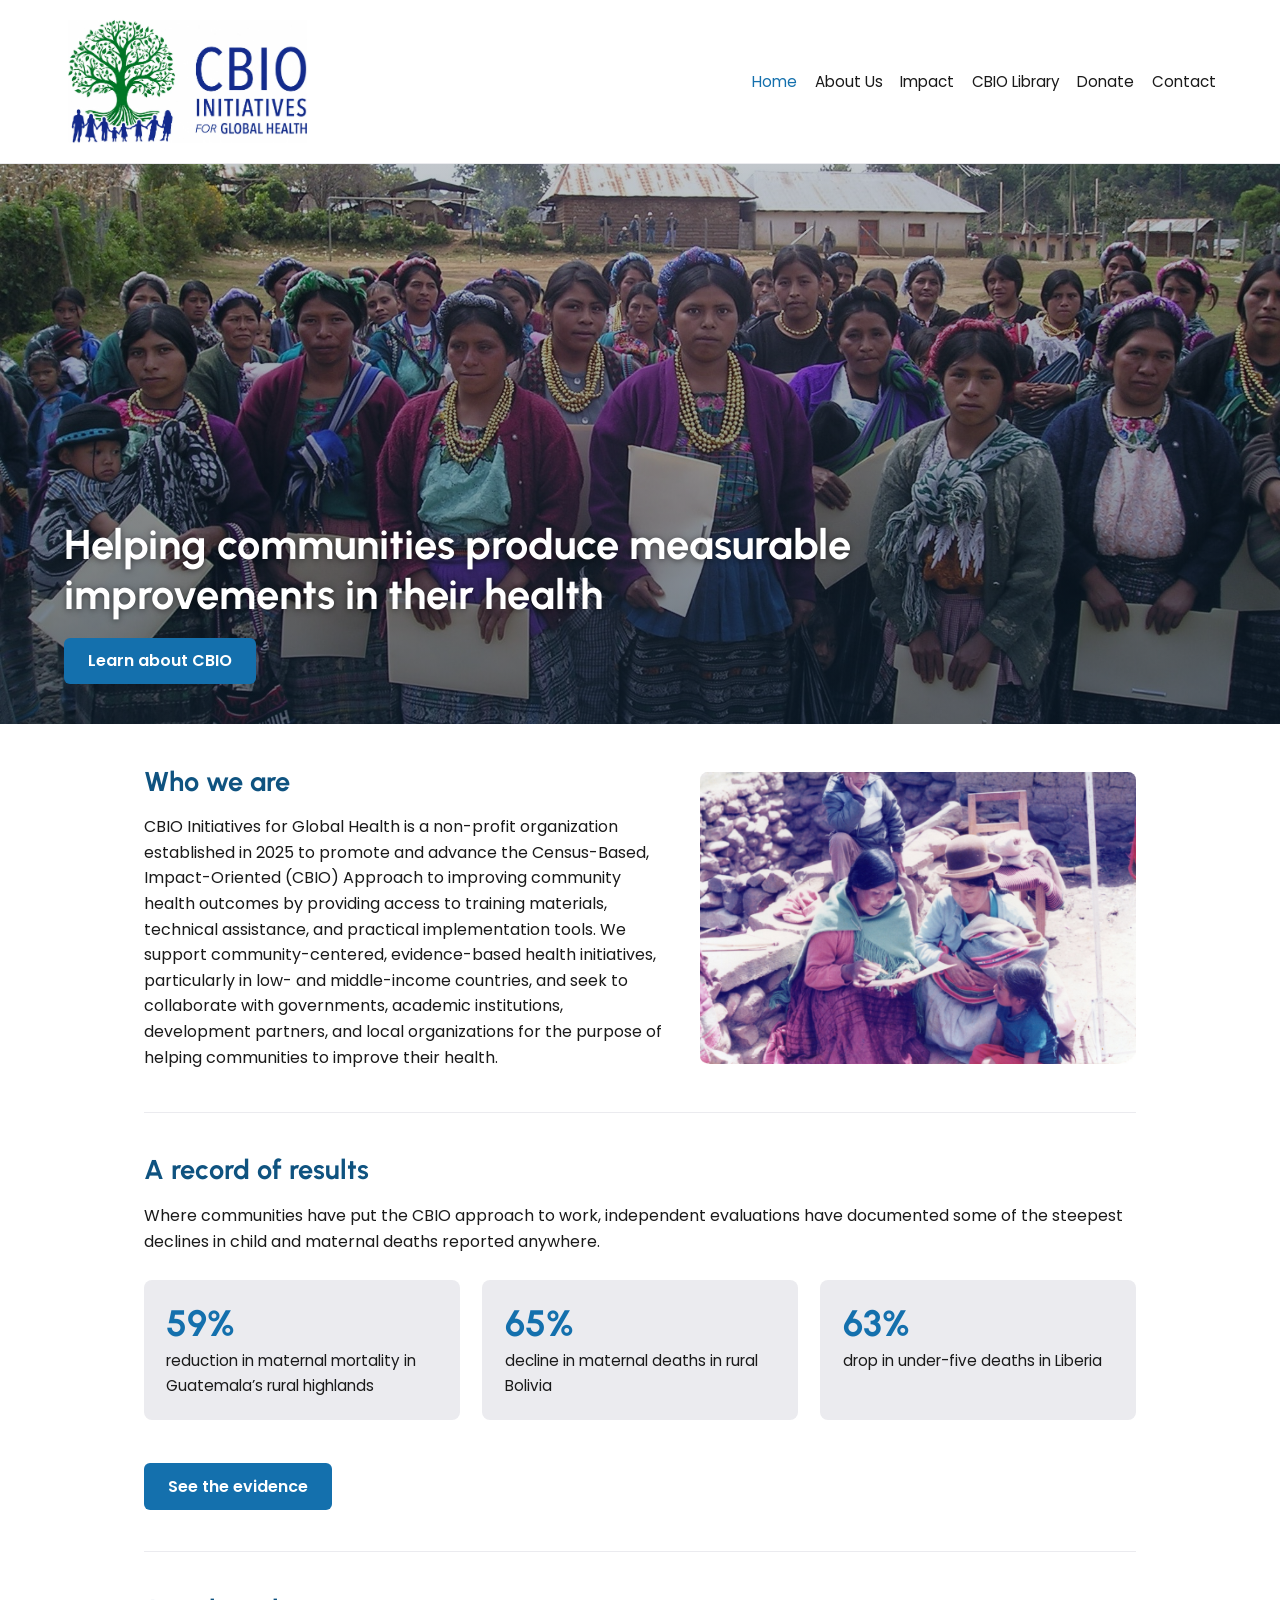
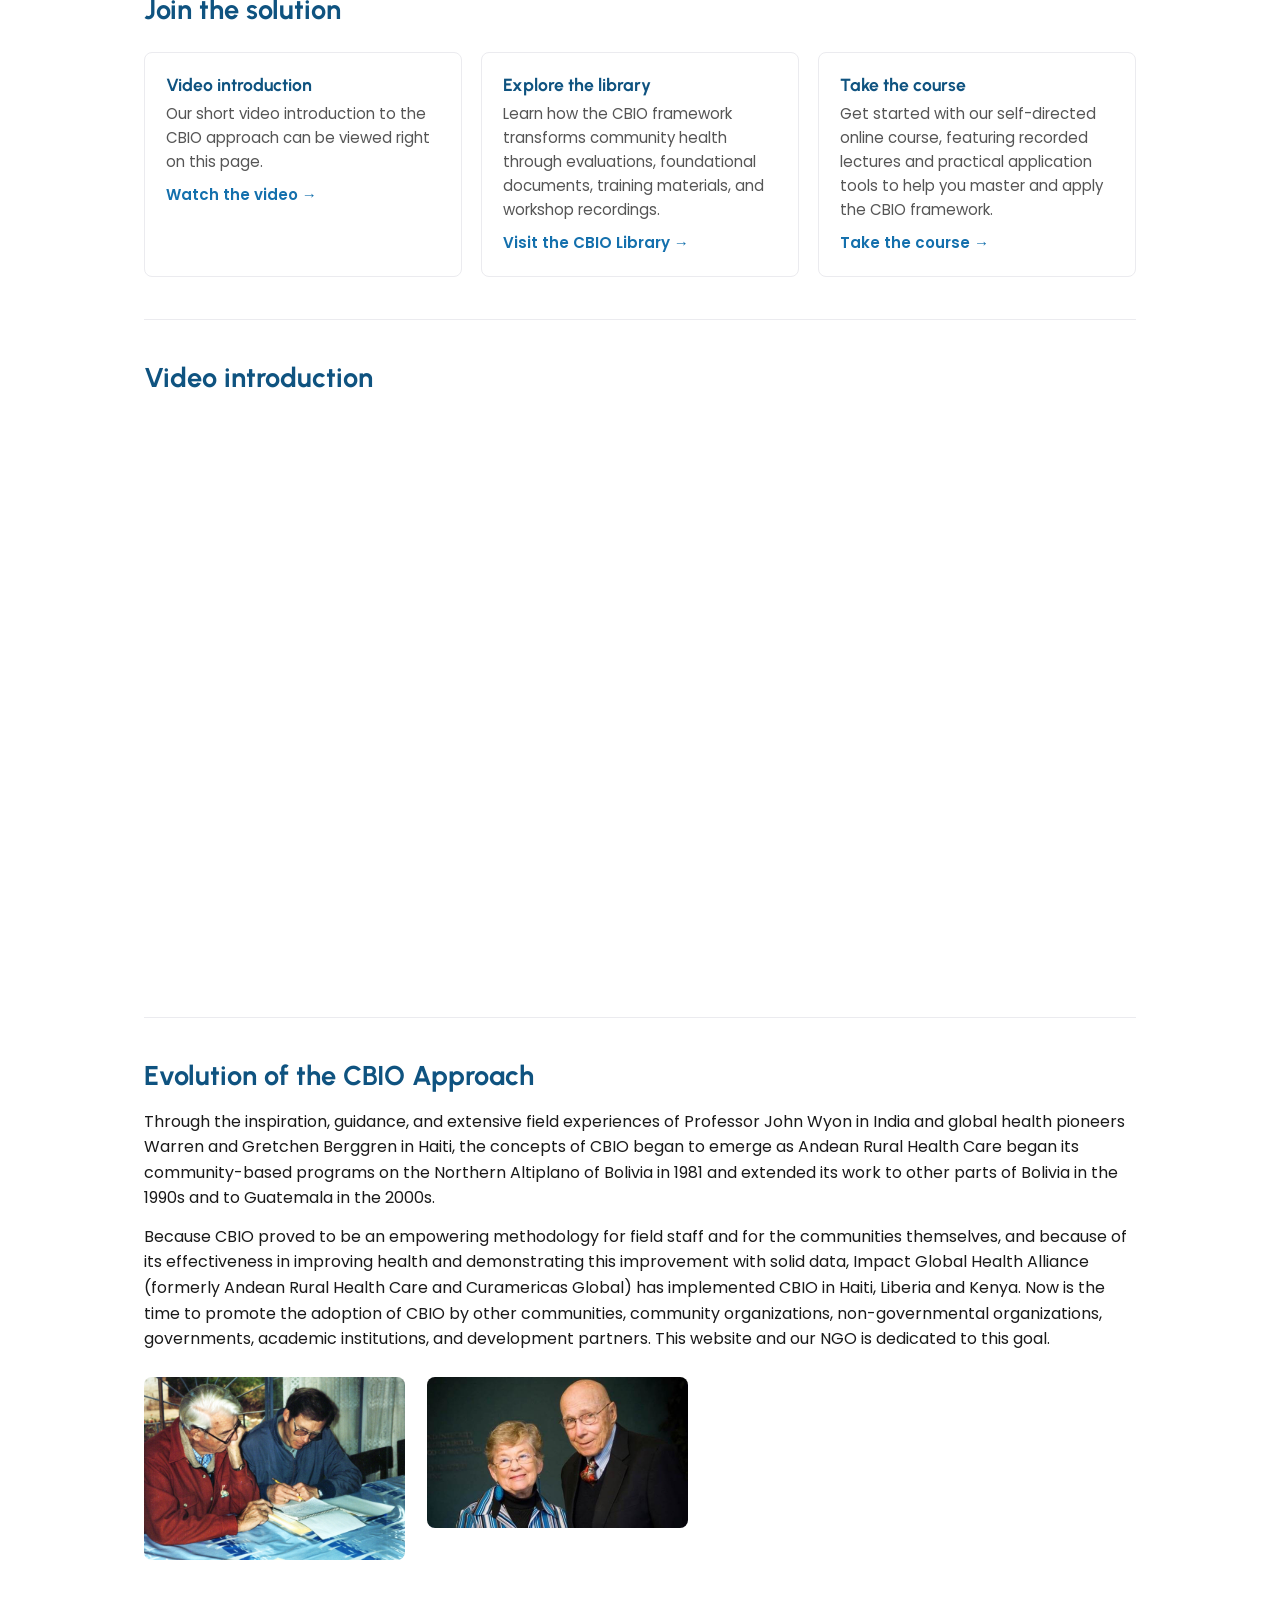
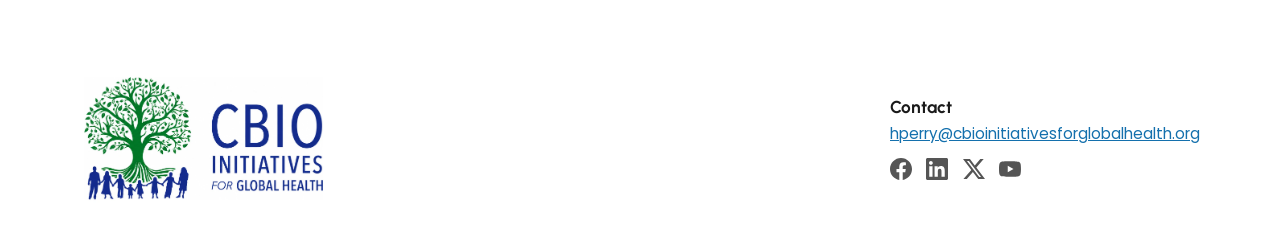
==== index.html @ 2be4e986 "Add files via upload" ====
<!DOCTYPE html>
<html lang="en">
<head>
<meta charset="utf-8">
<meta name="viewport" content="width=device-width,initial-scale=1">
<title>CBIO Initiatives for Global Health</title>
<meta name="description" content="CBIO Initiatives for Global Health is a nonprofit knowledge hub for the Census-Based, Impact-Oriented (CBIO) approach, helping communities worldwide achieve measurable improvements in their health.">
<link rel="preconnect" href="https://fonts.googleapis.com">
<link href="https://fonts.googleapis.com/css2?family=Poppins:wght@400;600&family=Urbanist:wght@600;700&display=swap" rel="stylesheet">
<link rel="stylesheet" href="css/site.css">
</head>
<body>
<header>
<a class="logo-link" href="index.html"><img src="images/cbio-igh-logo-sq.webp" alt="CBIO Initiatives for Global Health" class="logo"></a>
<nav><a href="index.html" class="current">Home</a><a href="about-us.html">About Us</a><a href="impact.html">Impact</a><a href="library.html">CBIO Library</a><a href="donate.html">Donate</a><a href="contact.html">Contact</a></nav>
</header>

<div class="hero tall">
<img src="images/007%20Calhuitz%20Volunteers.JPG" alt="Community health volunteers in Calhuitz, Guatemala, holding their training folders" fetchpriority="high">
<div class="overlay">
<h1>Helping communities produce measurable improvements in their health</h1>
<a class="btn" href="about-us.html">Learn about CBIO</a>
</div>
</div>

<main>
<section class="two-col">
<div>
<h2>Who we are</h2>
<p>CBIO Initiatives for Global Health is a non-profit organization established in 2025 to promote and advance the Census-Based, Impact-Oriented (CBIO) Approach to improving community health outcomes by providing access to training materials, technical assistance, and practical implementation tools. We support community-centered, evidence-based health initiatives, particularly in low- and middle-income countries, and seek to collaborate with governments, academic institutions, development partners, and local organizations for the purpose of helping communities to improve their health.</p>
</div>
<img src="images/img20250707_21124960.jpg" alt="Community health work in the field" loading="lazy">
</section>

<section>
<h2>A record of results</h2>
<p>Where communities have put the CBIO approach to work, independent evaluations have documented some of the steepest declines in child and maternal deaths reported anywhere.</p>
<div class="stats">
<div class="stat"><div class="num">59%</div><p>reduction in maternal mortality in Guatemala&rsquo;s rural highlands</p></div>
<div class="stat"><div class="num">65%</div><p>decline in maternal deaths in rural Bolivia</p></div>
<div class="stat"><div class="num">63%</div><p>drop in under-five deaths in Liberia</p></div>
</div>
<a class="btn" href="impact.html">See the evidence</a>
</section>

<section>
<h2>Join the solution</h2>
<div class="cards">
<div class="card"><h3>Video introduction</h3><p>Our short video introduction to the CBIO approach can be viewed right on this page.</p><p style="margin-top:.6rem"><a href="#video">Watch the video &rarr;</a></p></div>
<div class="card"><h3>Explore the library</h3><p>Learn how the CBIO framework transforms community health through evaluations, foundational documents, training materials, and workshop recordings.</p><p style="margin-top:.6rem"><a href="library.html">Visit the CBIO Library &rarr;</a></p></div>
<div class="card"><h3>Take the course</h3><p>Get started with our self-directed online course, featuring recorded lectures and practical application tools to help you master and apply the CBIO framework.</p><p style="margin-top:.6rem"><a href="https://www.youtube.com/playlist?list=PLgRqTQu3Io4JdVczr5aq9AQI3-upkgXxp" target="_blank" rel="noopener">Take the course &rarr;</a></p></div>
</div>
</section>

<section id="video">
<h2>Video introduction</h2>
<div style="aspect-ratio:16/9">
<iframe src="https://player.vimeo.com/video/1205586545?h=eb218683a3" style="width:100%;height:100%;border:0" allow="fullscreen; picture-in-picture" allowfullscreen title="Video introduction to the CBIO approach"></iframe>
</div>
</section>

<section>
<h2>Evolution of the CBIO Approach</h2>
<p>Through the inspiration, guidance, and extensive field experiences of Professor John Wyon in India and global health pioneers Warren and Gretchen Berggren in Haiti, the concepts of CBIO began to emerge as Andean Rural Health Care began its community-based programs on the Northern Altiplano of Bolivia in 1981 and extended its work to other parts of Bolivia in the 1990s and to Guatemala in the 2000s.</p>
<p style="margin-top:.8rem">Because CBIO proved to be an empowering methodology for field staff and for the communities themselves, and because of its effectiveness in improving health and demonstrating this improvement with solid data, Impact Global Health Alliance (formerly Andean Rural Health Care and Curamericas Global) has implemented CBIO in Haiti, Liberia and Kenya. Now is the time to promote the adoption of CBIO by other communities, community organizations, non-governmental organizations, governments, academic institutions, and development partners. This website and our NGO is dedicated to this goal.</p>
<div class="pioneers">
<img src="images/Dr_Wyon.jpg" alt="Professor John Wyon" loading="lazy">
<img src="images/Dr._W%26G_Berggren.jpg" alt="Drs. Warren and Gretchen Berggren" loading="lazy">
</div>
</section>
</main>

<footer>
<div class="foot-wrap">
<img src="images/cbio-igh-logo-sq.webp" alt="CBIO Initiatives for Global Health" class="foot-logo">
<div class="foot-contact">
<h4>Contact</h4>
<p><a href="mailto:hperry@cbioinitiativesforglobalhealth.org">hperry@cbioinitiativesforglobalhealth.org</a></p>
<div class="foot-social">
<a href="https://www.facebook.com/CBIOINITIATIVES" target="_blank" rel="noopener" aria-label="Facebook" title="Facebook"><svg viewBox="0 0 24 24" xmlns="http://www.w3.org/2000/svg"><path d="M24 12.073c0-6.627-5.373-12-12-12s-12 5.373-12 12c0 5.99 4.388 10.954 10.125 11.854v-8.385H7.078v-3.47h3.047V9.43c0-3.007 1.792-4.669 4.533-4.669 1.312 0 2.686.235 2.686.235v2.953H15.83c-1.491 0-1.956.925-1.956 1.874v2.25h3.328l-.532 3.47h-2.796v8.385C19.612 23.027 24 18.062 24 12.073z"/></svg></a>
<a href="https://www.linkedin.com/company/cbio-initiatives-for-global-health/" target="_blank" rel="noopener" aria-label="LinkedIn" title="LinkedIn"><svg viewBox="0 0 24 24" xmlns="http://www.w3.org/2000/svg"><path d="M20.447 20.452h-3.554v-5.569c0-1.328-.027-3.037-1.852-3.037-1.853 0-2.136 1.445-2.136 2.939v5.667H9.351V9h3.414v1.561h.046c.477-.9 1.637-1.85 3.37-1.85 3.601 0 4.267 2.37 4.267 5.455v6.286zM5.337 7.433c-1.144 0-2.063-.926-2.063-2.065 0-1.138.92-2.063 2.063-2.063 1.14 0 2.064.925 2.064 2.063 0 1.139-.925 2.065-2.064 2.065zm1.782 13.019H3.555V9h3.564v11.452zM22.225 0H1.771C.792 0 0 .774 0 1.729v20.542C0 23.227.792 24 1.771 24h20.451C23.2 24 24 23.227 24 22.271V1.729C24 .774 23.2 0 22.222 0h.003z"/></svg></a>
<a href="https://x.com/CBIOHealth" target="_blank" rel="noopener" aria-label="X (Twitter)" title="X (Twitter)"><svg viewBox="0 0 24 24" xmlns="http://www.w3.org/2000/svg"><path d="M18.901 1.153h3.68l-8.04 9.19L24 22.846h-7.406l-5.8-7.584-6.638 7.584H.474l8.6-9.83L0 1.154h7.594l5.243 6.932ZM17.61 20.644h2.039L6.486 3.24H4.298Z"/></svg></a>
<a href="https://www.youtube.com/@CBIOInitiativesforGlobalHealth" target="_blank" rel="noopener" aria-label="YouTube" title="YouTube"><svg viewBox="0 0 24 24" xmlns="http://www.w3.org/2000/svg"><path d="M23.498 6.186a3.016 3.016 0 0 0-2.122-2.136C19.505 3.545 12 3.545 12 3.545s-7.505 0-9.377.505A3.017 3.017 0 0 0 .502 6.186C0 8.07 0 12 0 12s0 3.93.502 5.814a3.016 3.016 0 0 0 2.122 2.136c1.871.505 9.376.505 9.376.505s7.505 0 9.377-.505a3.015 3.015 0 0 0 2.122-2.136C24 15.93 24 12 24 12s0-3.93-.502-5.814zM9.545 15.568V8.432L15.818 12l-6.273 3.568z"/></svg></a>
</div>
</div>
</div>
</footer>
</body>
</html>
---- css/site.css ----
/* CBIO Initiatives for Global Health — shared stylesheet
   Linked by every page. Page-specific rules stay in a <style> block on that page.
   Edit here to change the look of the whole site. */

:root{
  --blue:hsl(204,79%,38%);
  --blue-dark:hsl(204,79%,28%);
  --light:hsl(240,11%,93%);
  --ink:#1a1a1a;
  --muted:#555;
}

*{box-sizing:border-box;margin:0;padding:0}
body{font-family:'Poppins',sans-serif;color:var(--ink);line-height:1.6;background:#fff}
h1,h2,h3,h4{font-family:'Urbanist',sans-serif;line-height:1.2}
a{color:var(--blue)}
p+p{margin-top:.8rem}

/* ---------- header ---------- */
header{border-bottom:1px solid var(--light);padding:1rem 5%;display:flex;flex-wrap:wrap;
align-items:center;justify-content:space-between;gap:.75rem}
.logo-link{display:inline-block;line-height:0}
.logo{max-height:131px;width:auto}
nav a{margin-left:1.1rem;text-decoration:none;color:var(--ink);font-size:.95rem}
nav a:hover,nav a.current{color:var(--blue)}

/* ---------- page banners ---------- */
.hero{position:relative;color:#fff}
.hero img{display:block;width:100%;height:min(58vh,460px);object-fit:cover}
.hero img.anchor-top{object-position:50% 0}
.hero .overlay{position:absolute;inset:0;
background:linear-gradient(rgba(10,30,50,.25),rgba(10,30,50,.6));
display:flex;flex-direction:column;justify-content:flex-end;padding:2.5rem 5%}
.hero h1{font-size:clamp(1.5rem,4vw,2.6rem);max-width:34ch;text-shadow:0 1px 6px rgba(0,0,0,.5)}
.hero p{margin-top:.5rem;max-width:52ch;font-size:1.02rem;text-shadow:0 1px 6px rgba(0,0,0,.5)}
.hero .btn{align-self:flex-start}
.hero.tall img{height:min(70vh,560px)}

.band{background:var(--blue);color:#fff;padding:3rem 5%}
.band h1{font-size:2.1rem;font-weight:700;max-width:40ch}
.band p{max-width:52rem;margin-top:.6rem;font-size:1.02rem}
.band a{color:#fff}

.btn{display:inline-block;background:var(--blue);color:#fff;text-decoration:none;font-weight:600;
padding:.65rem 1.5rem;border-radius:6px;margin-top:1.1rem}
.btn:hover{background:var(--blue-dark)}

/* ---------- layout & headings ---------- */
main{max-width:70rem;margin:0 auto;padding:0 5%}
section{padding:2.6rem 0;border-bottom:1px solid var(--light)}
section:last-of-type{border-bottom:0}
h2{color:var(--blue-dark);font-size:1.7rem;margin-bottom:1rem}
h3{color:var(--ink);font-size:1.15rem;margin-bottom:.4rem}
ul.plain{margin:.6rem 0 0 1.3rem}
ul.plain li{padding:.18rem 0}

/* Library pages: no <section> wrappers, so main carries the vertical padding
   and each h2 gets a rule beneath it to separate topic groups. */
body.library main{padding:2.5rem 5%}
body.library h2{margin:2.2rem 0 .8rem;border-bottom:2px solid var(--light);padding-bottom:.3rem}
body.library h2:first-of-type{margin-top:0}
body.library h3{font-size:1.1rem;margin:1.6rem 0 .5rem}

/* ---------- shared components ---------- */
.cards{display:grid;grid-template-columns:repeat(auto-fit,minmax(250px,1fr));gap:1.2rem;margin-top:1.6rem}
.card{border:1px solid var(--light);border-radius:8px;padding:1.3rem;text-decoration:none;
color:var(--ink);display:block;transition:border-color .15s}
.card:hover{border-color:var(--blue)}
.card h3{color:var(--blue-dark);font-size:1.1rem;margin:0 0 .4rem}
.card p{font-size:.94rem;color:var(--muted)}
.card .count{font-size:.8rem;color:var(--blue);font-weight:600}
.card a{font-weight:600;text-decoration:none}

.two-col{display:grid;grid-template-columns:1.2fr 1fr;gap:2rem;align-items:center}
.two-col img{width:100%;border-radius:8px;display:block}

.stats{display:grid;grid-template-columns:repeat(auto-fit,minmax(220px,1fr));gap:1.4rem;margin:1.6rem 0}
.stat{background:var(--light);border-radius:8px;padding:1.4rem}
.stat .num{font-family:'Urbanist',sans-serif;font-weight:700;font-size:2.3rem;color:var(--blue);line-height:1.15}
.stat p{font-size:.95rem;color:var(--ink);margin-top:.3rem}

.pioneers{display:grid;grid-template-columns:repeat(auto-fit,minmax(200px,1fr));gap:1.4rem;margin-top:1.6rem;max-width:34rem}
.pioneers img{width:100%;border-radius:8px;display:block}

.crumb{font-size:.9rem;margin-bottom:1.5rem}
.crumb a{text-decoration:none}

ul.docs{list-style:none}
ul.docs li{padding:.42rem 0;border-bottom:1px solid var(--light);display:flex;align-items:baseline;gap:.6rem}
ul.docs a{text-decoration:none}
ul.docs a:hover{text-decoration:underline}
.badge{font-size:.68rem;font-weight:600;letter-spacing:.05em;color:var(--blue-dark);
background:var(--light);border-radius:3px;padding:.1rem .4rem;flex:none;
min-width:4.2rem;text-align:center}
.note{font-size:.92rem;color:var(--muted);margin:.6rem 0 1rem}

.video{margin:2rem 0;max-width:44rem}
.video iframe{width:100%;aspect-ratio:16/9;border:0;border-radius:8px}

/* ---------- footer ---------- */
footer{background:#fff;margin-top:2.5rem;padding:2rem 5%;font-size:.95rem;color:var(--ink)}
footer .foot-wrap{max-width:70rem;margin:0 auto;display:flex;align-items:center;
justify-content:space-between;gap:1.5rem;flex-wrap:wrap}
footer .foot-logo{max-height:131px;width:auto;display:block}
footer .foot-contact h4{font-family:'Urbanist',sans-serif;font-size:1.08rem;margin:0 0 .25rem}
footer .foot-contact p{margin:0}
footer a{color:var(--blue)}
footer .foot-social{display:flex;gap:.9rem;margin-top:.7rem}
footer .foot-social a{color:var(--muted);display:inline-flex}
footer .foot-social a:hover{color:var(--blue)}
footer .foot-social svg{width:22px;height:22px;fill:currentColor}

/* ---------- responsive ---------- */
@media(max-width:767px){
  .logo{max-height:105px}
  .two-col{grid-template-columns:1fr}
}
@media(max-width:640px){
  nav a{margin-left:.8rem}
  .band h1{font-size:1.6rem}
  footer .foot-wrap{flex-direction:column;align-items:flex-start}
  footer .foot-logo{margin:0 auto}
}
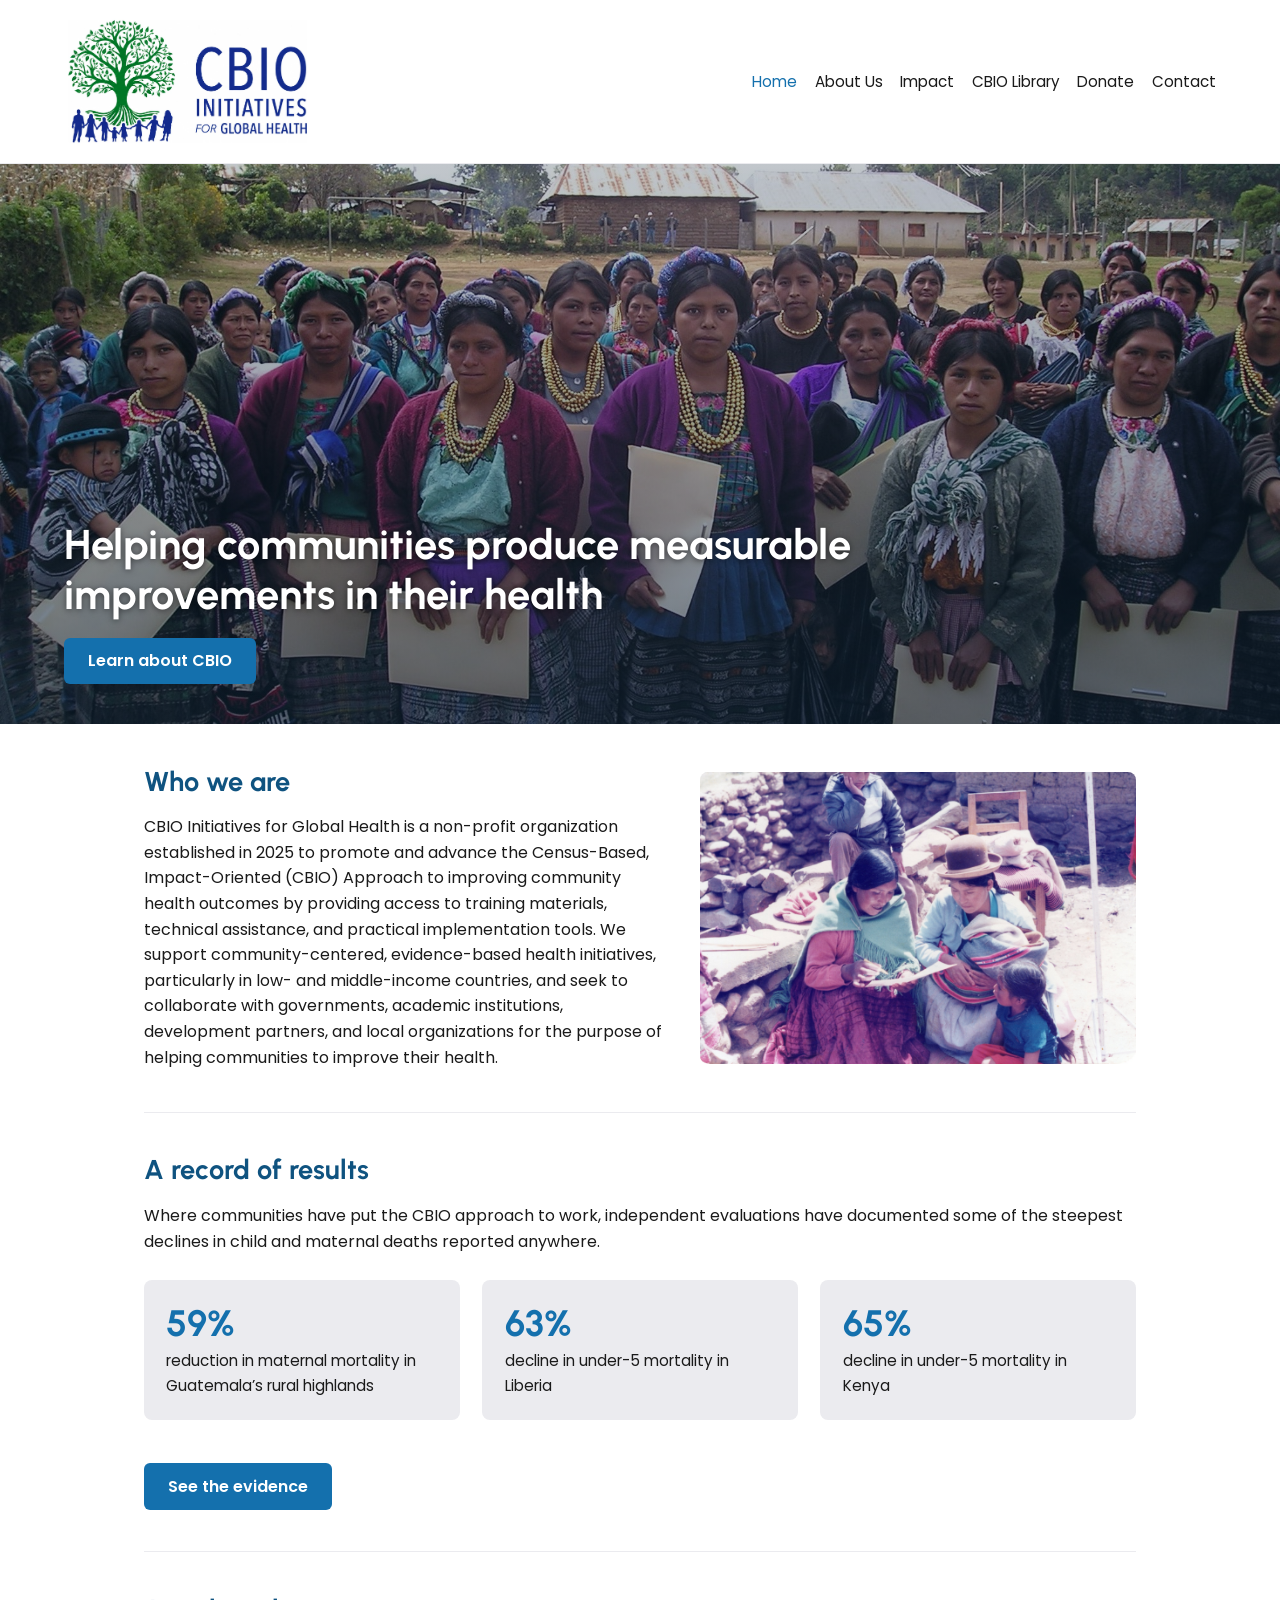
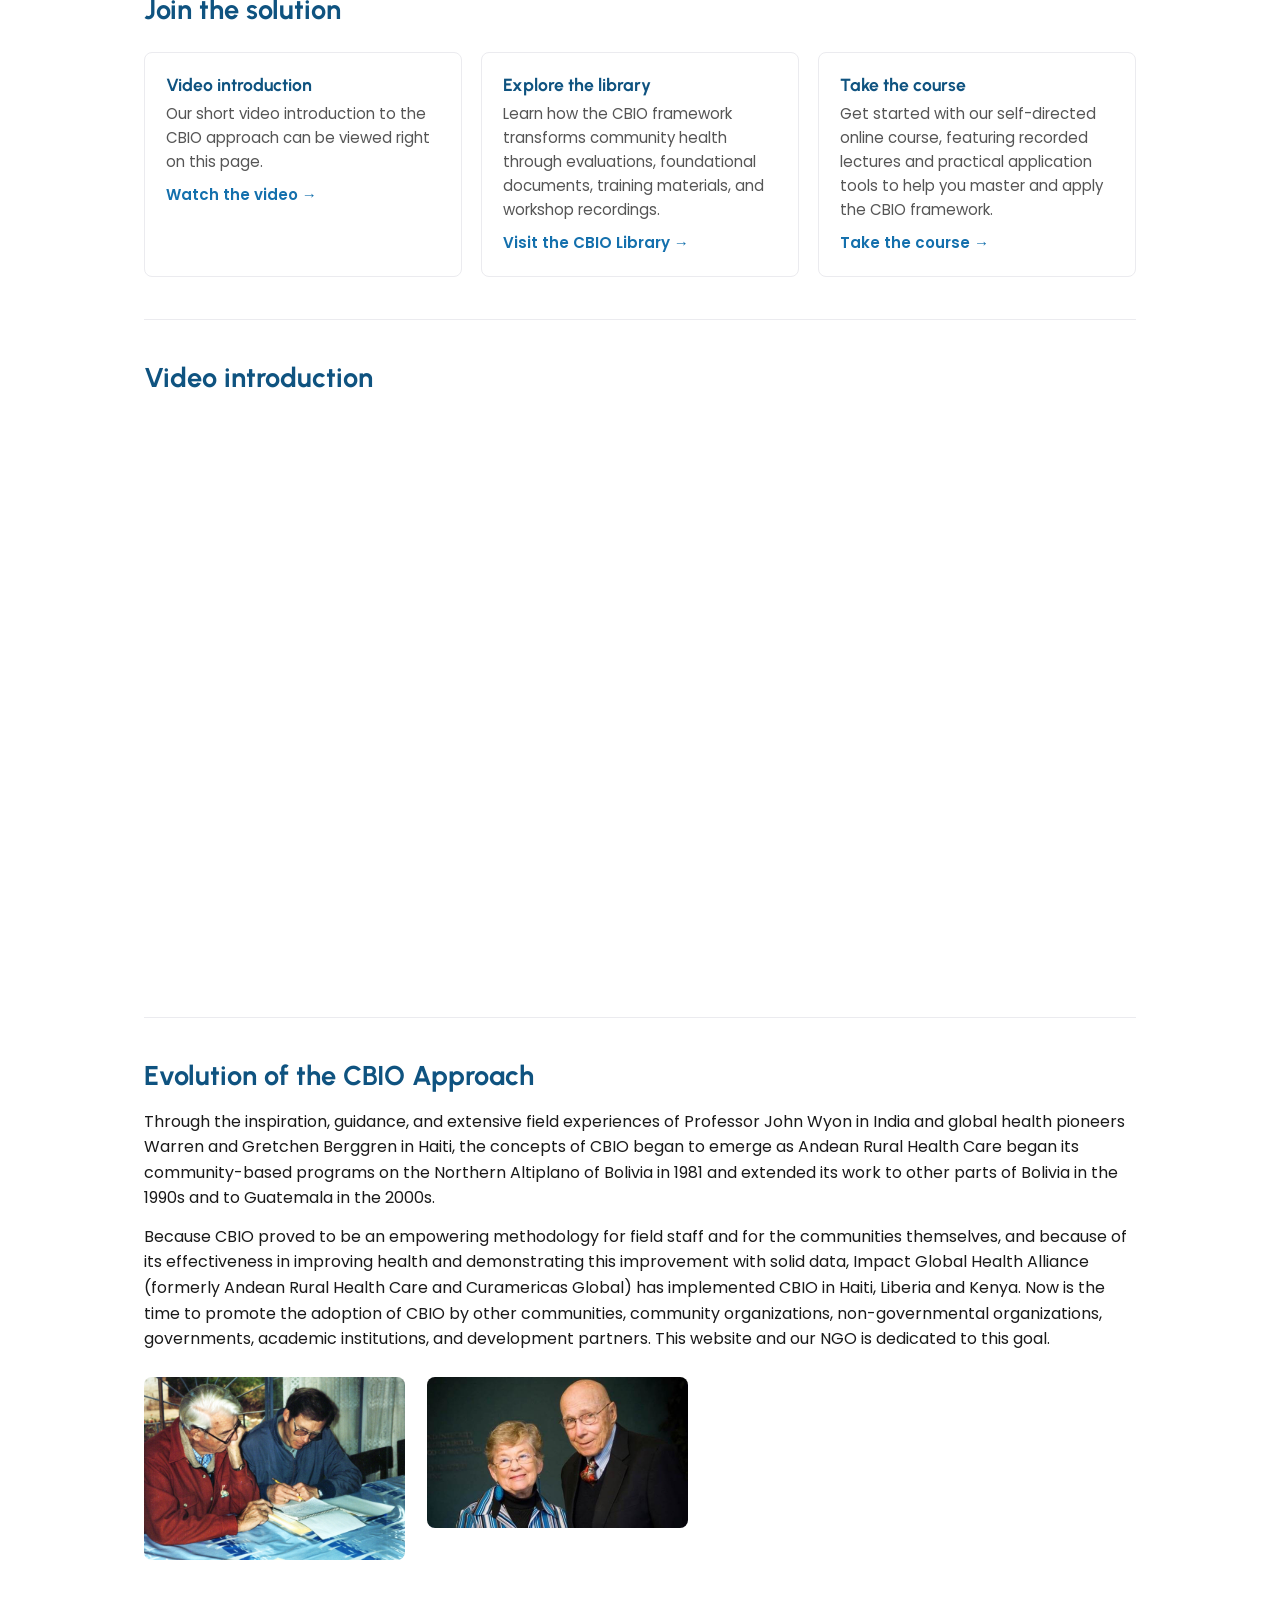
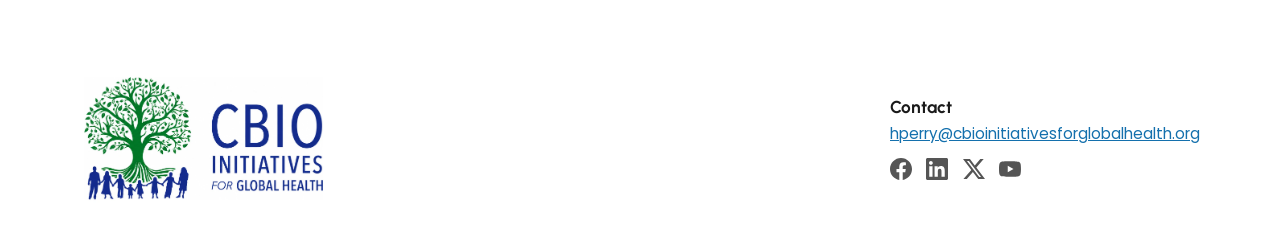
==== commit 92e0190b: "Add files via upload" ====
--- a/index.html
+++ b/index.html
@@ -37,8 +37,8 @@
 <p>Where communities have put the CBIO approach to work, independent evaluations have documented some of the steepest declines in child and maternal deaths reported anywhere.</p>
 <div class="stats">
 <div class="stat"><div class="num">59%</div><p>reduction in maternal mortality in Guatemala&rsquo;s rural highlands</p></div>
-<div class="stat"><div class="num">65%</div><p>decline in maternal deaths in rural Bolivia</p></div>
-<div class="stat"><div class="num">63%</div><p>drop in under-five deaths in Liberia</p></div>
+<div class="stat"><div class="num">63%</div><p>decline in under-5 mortality in Liberia</p></div>
+<div class="stat"><div class="num">65%</div><p>decline in under-5 mortality in Kenya</p></div>
 </div>
 <a class="btn" href="impact.html">See the evidence</a>
 </section>
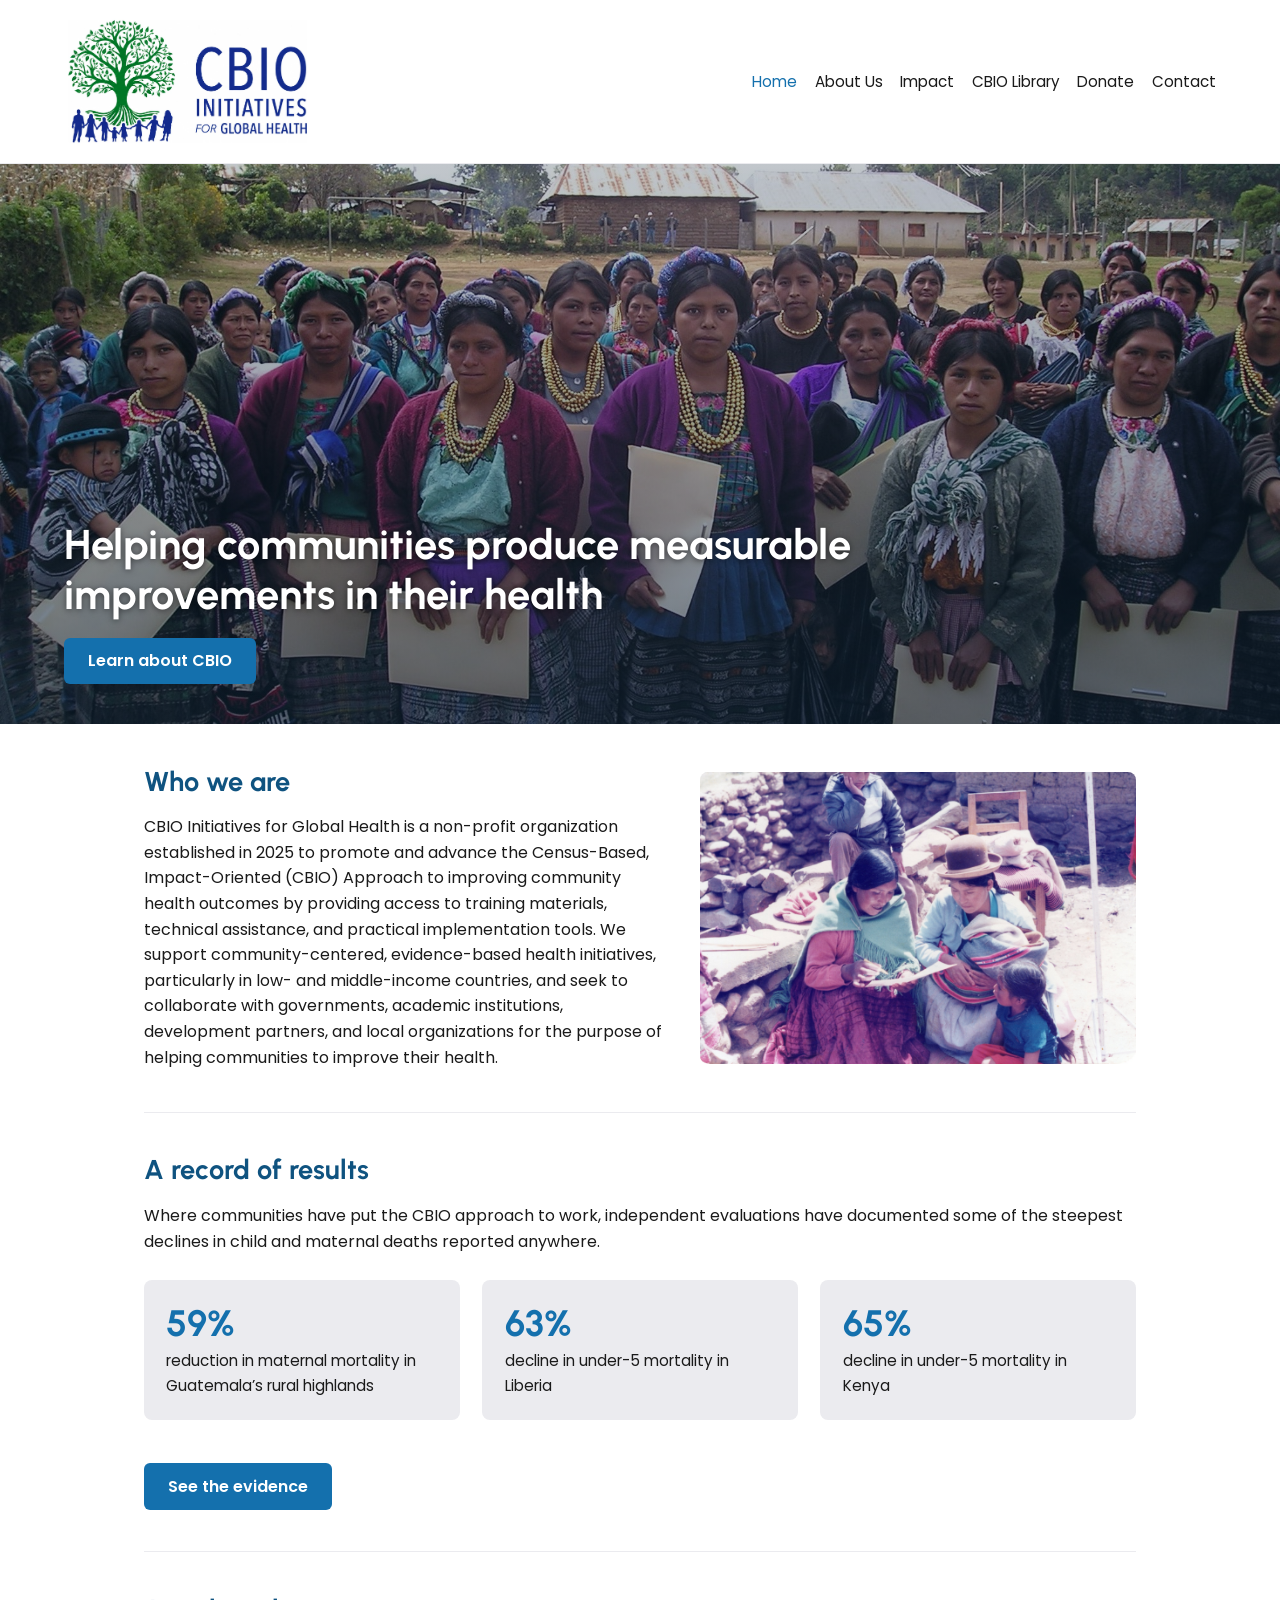
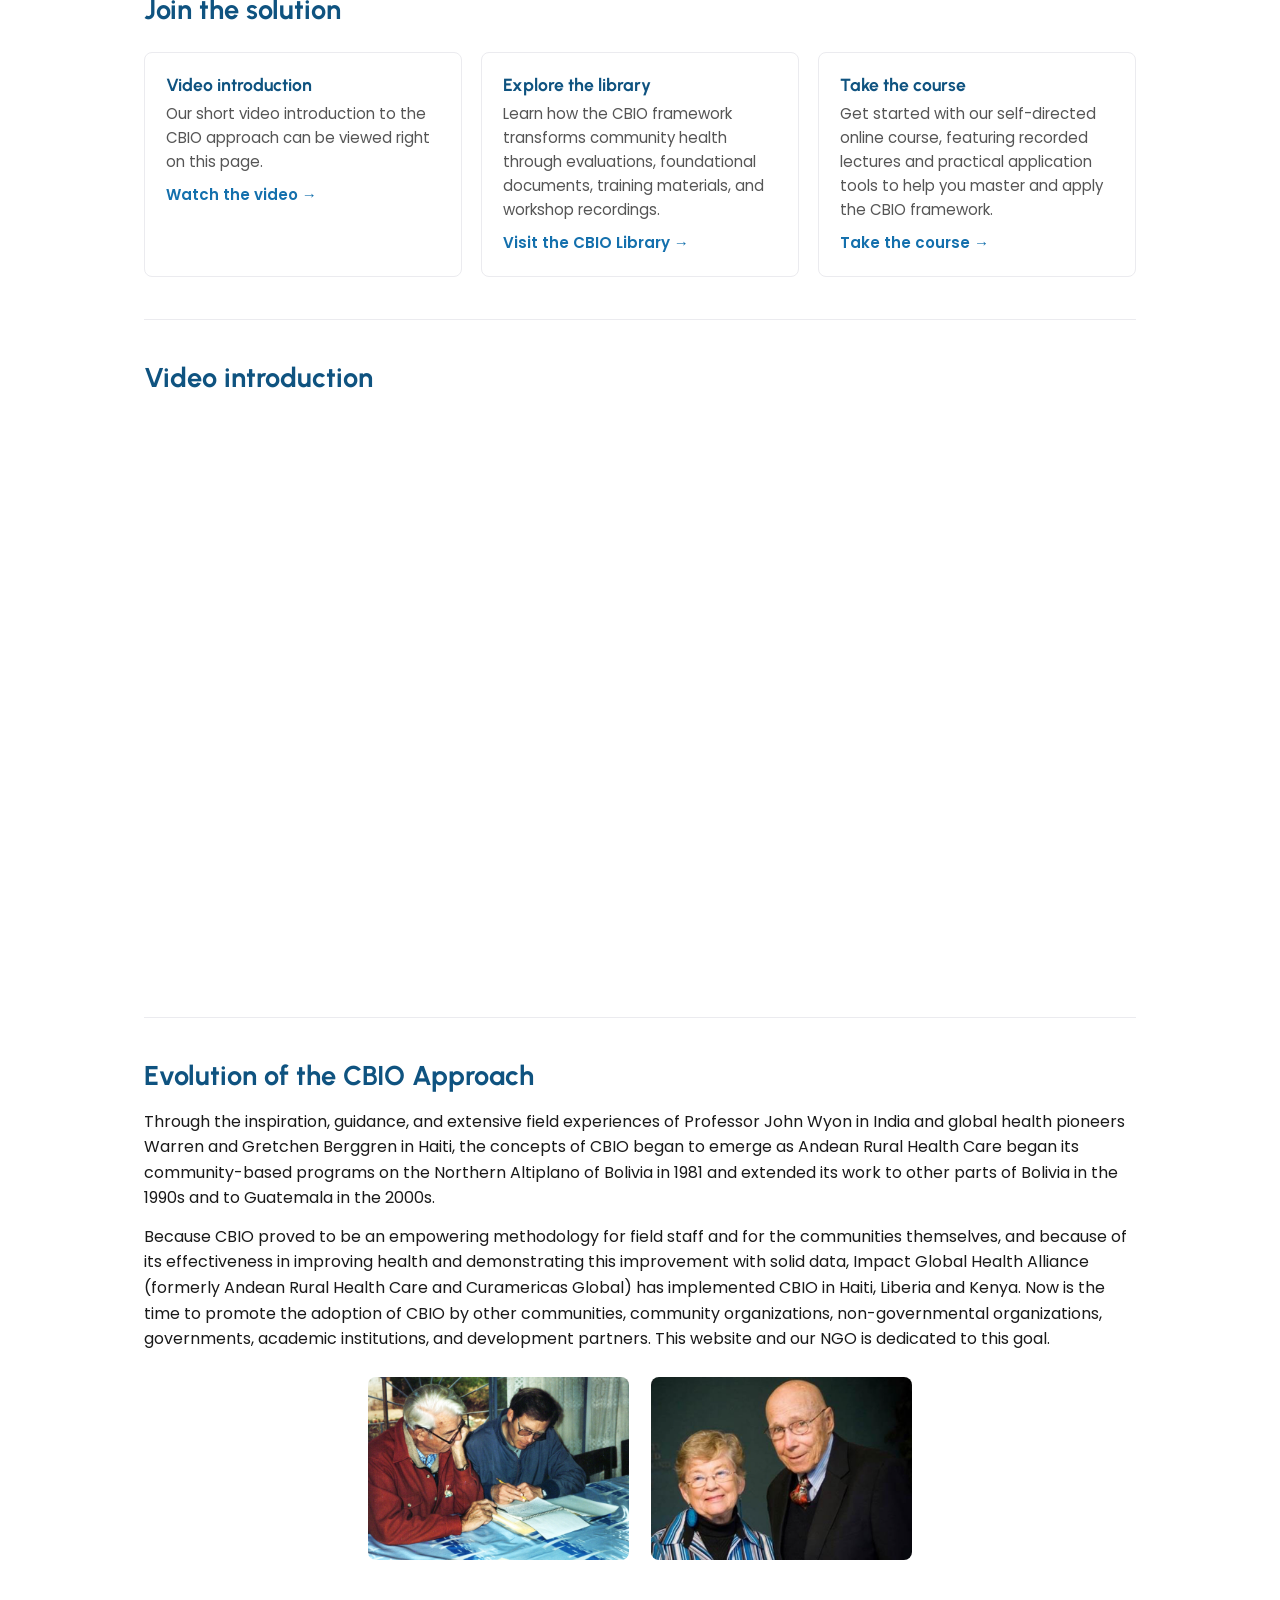
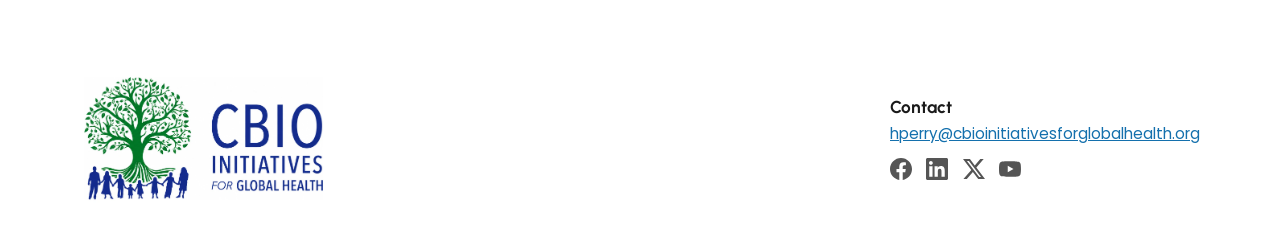
==== commit effd7b4c: "Add files via upload" ====
--- a/index.html
+++ b/index.html
@@ -8,6 +8,11 @@
 <link rel="preconnect" href="https://fonts.googleapis.com">
 <link href="https://fonts.googleapis.com/css2?family=Poppins:wght@400;600&family=Urbanist:wght@600;700&display=swap" rel="stylesheet">
 <link rel="stylesheet" href="css/site.css">
+<style>
+.pioneers{margin-left:auto;margin-right:auto}
+.pioneers img{aspect-ratio:1420/992;object-fit:cover}
+.pioneers img:nth-child(2){object-position:85% center}
+</style>
 </head>
 <body>
 <header>
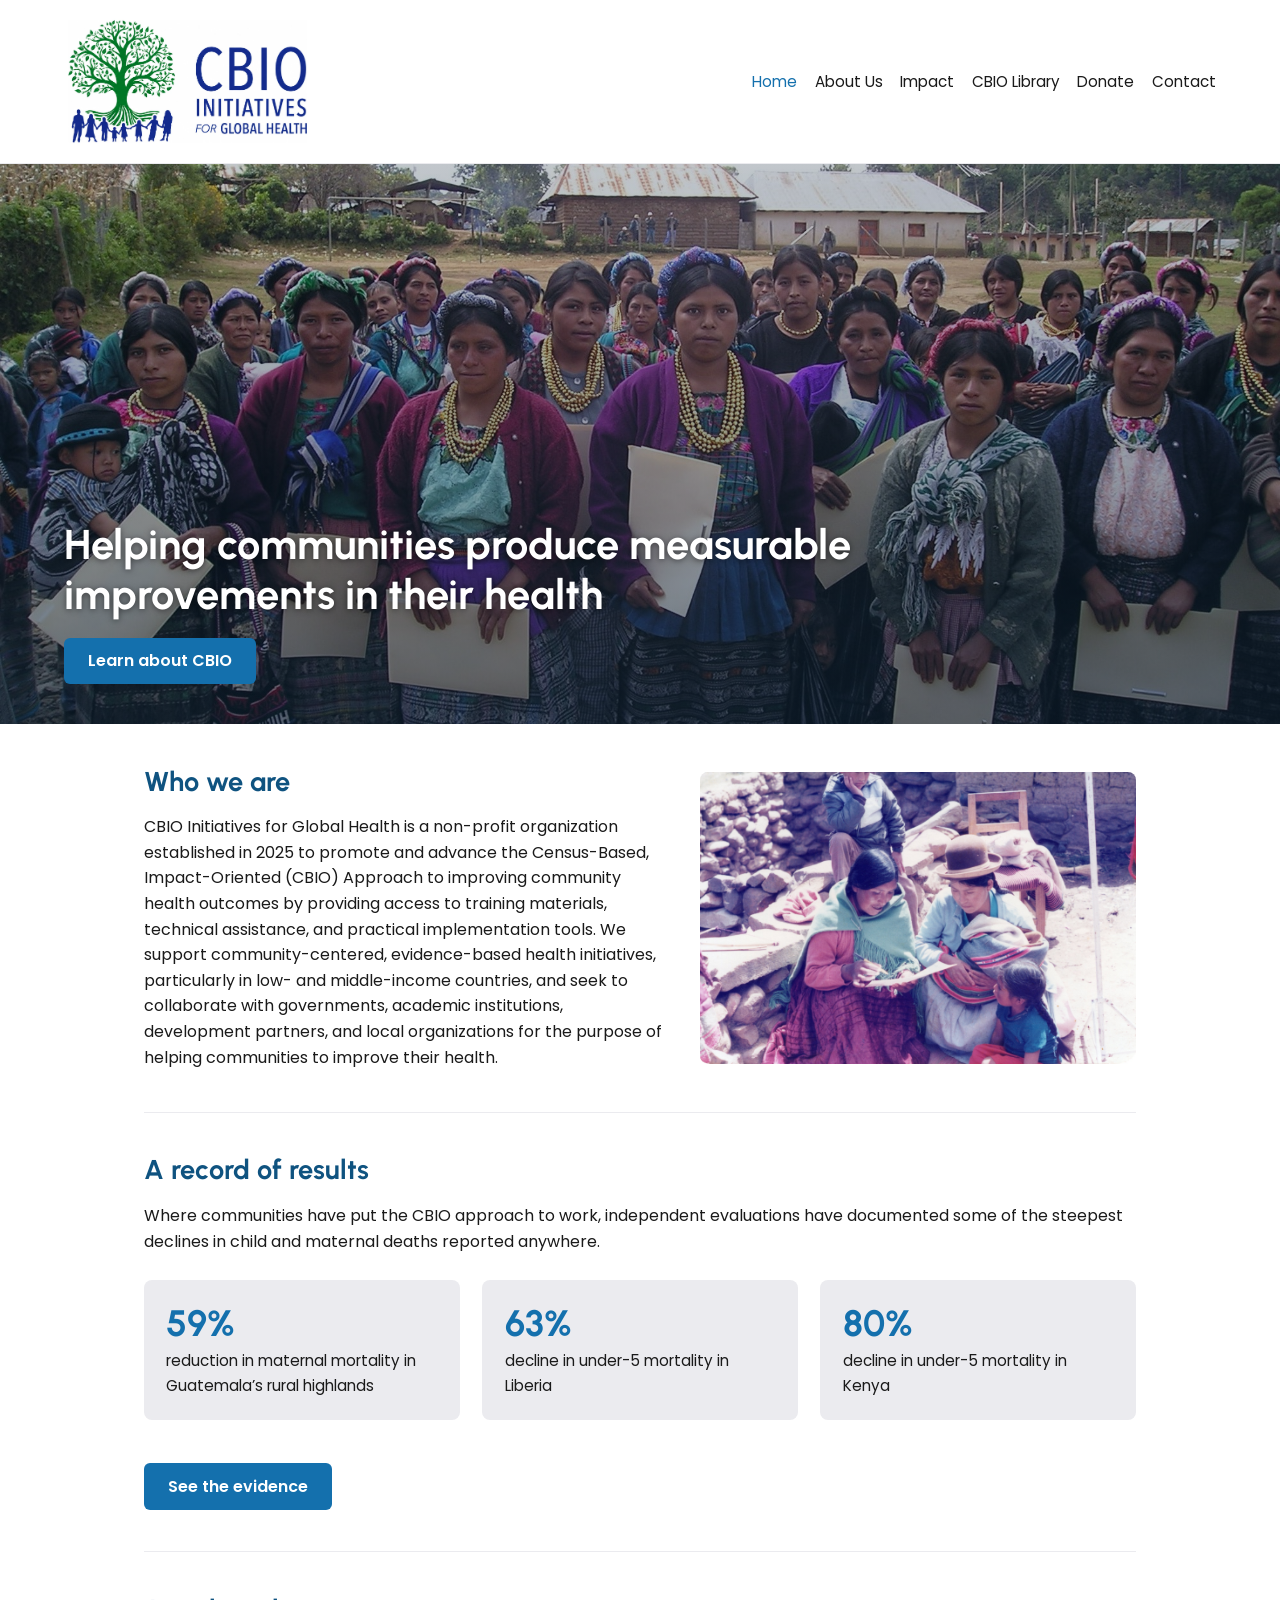
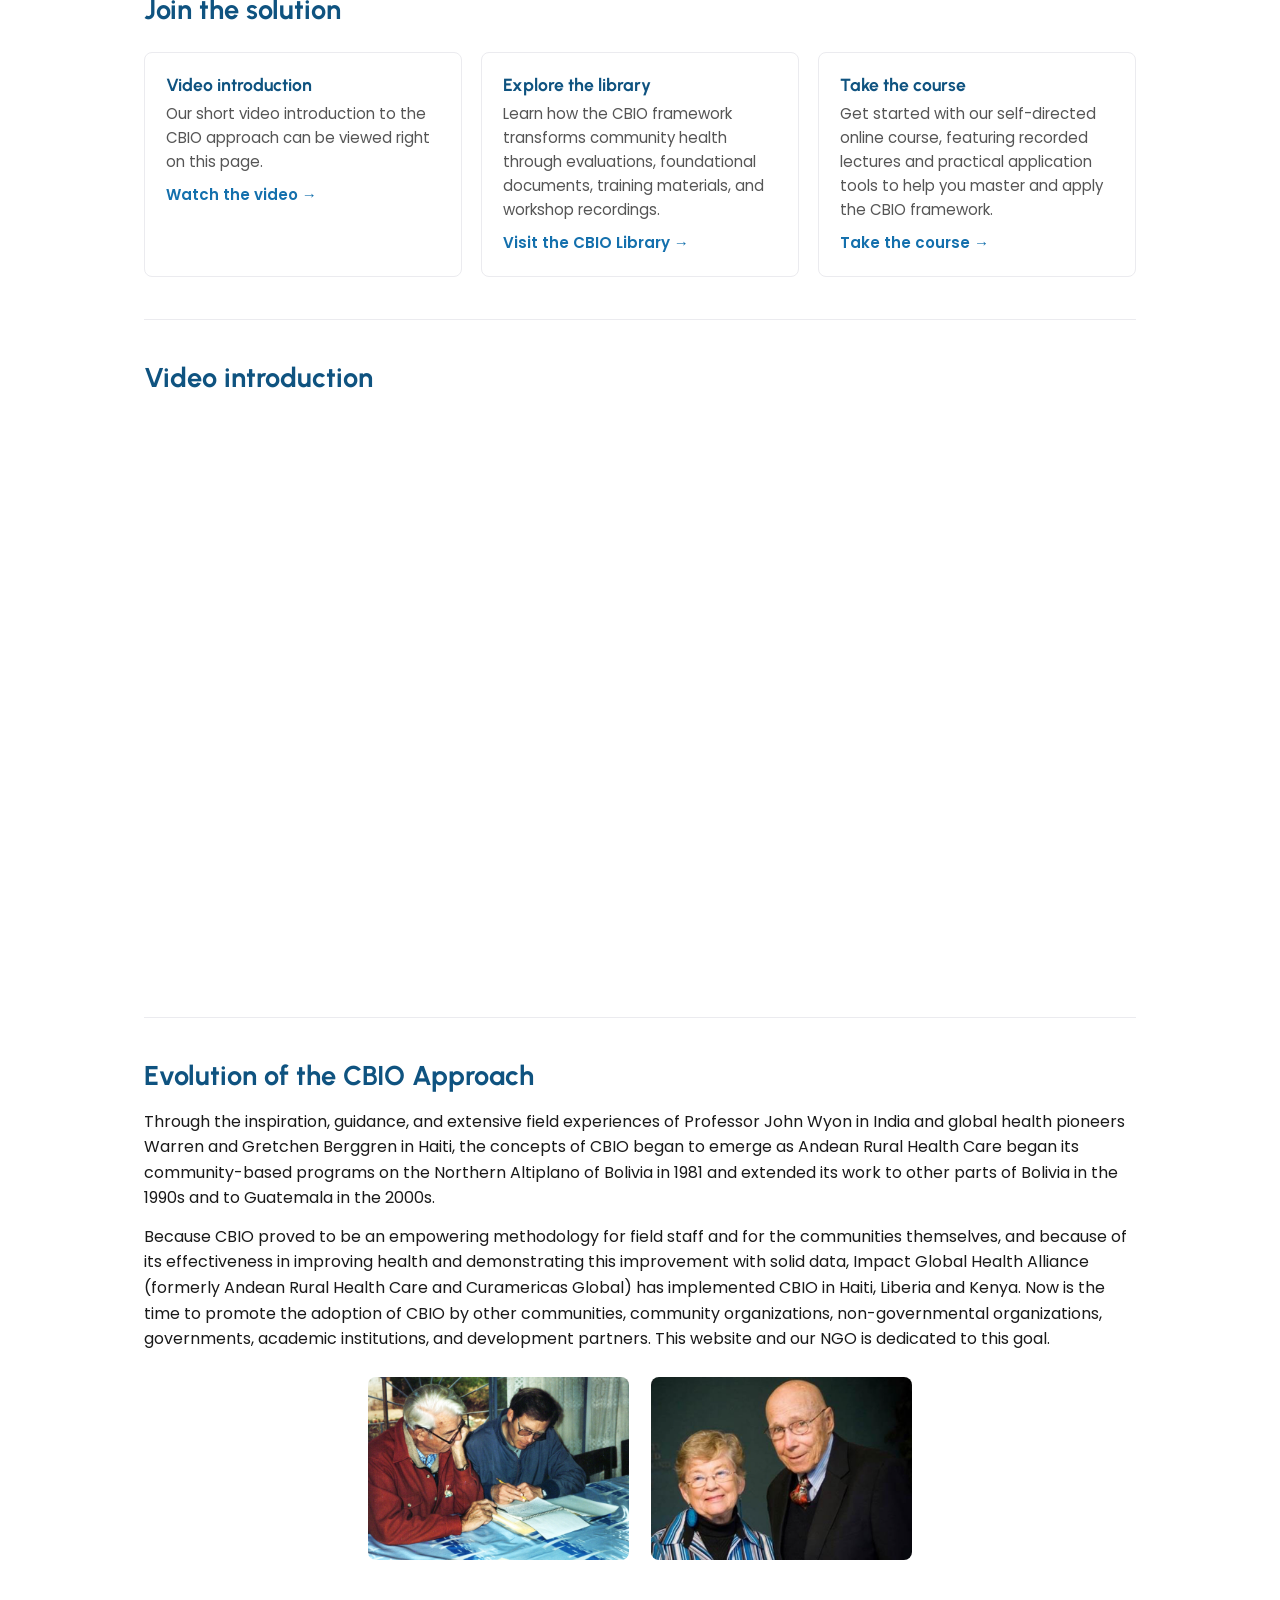
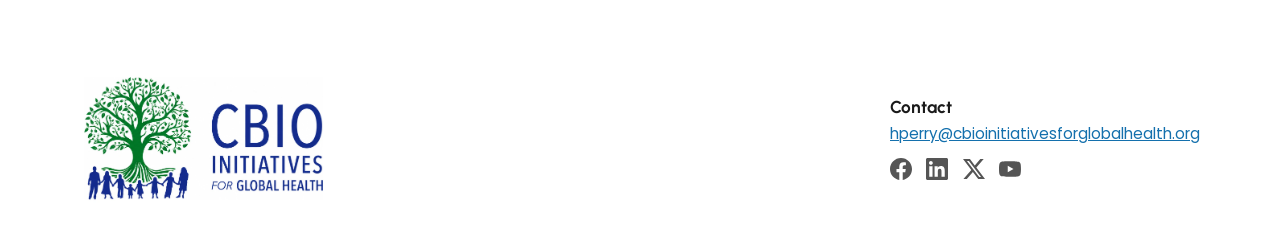
==== commit ce6a480c: "Add files via upload" ====
--- a/index.html
+++ b/index.html
@@ -43,7 +43,7 @@
 <div class="stats">
 <div class="stat"><div class="num">59%</div><p>reduction in maternal mortality in Guatemala&rsquo;s rural highlands</p></div>
 <div class="stat"><div class="num">63%</div><p>decline in under-5 mortality in Liberia</p></div>
-<div class="stat"><div class="num">65%</div><p>decline in under-5 mortality in Kenya</p></div>
+<div class="stat"><div class="num">80%</div><p>decline in under-5 mortality in Kenya</p></div>
 </div>
 <a class="btn" href="impact.html">See the evidence</a>
 </section>
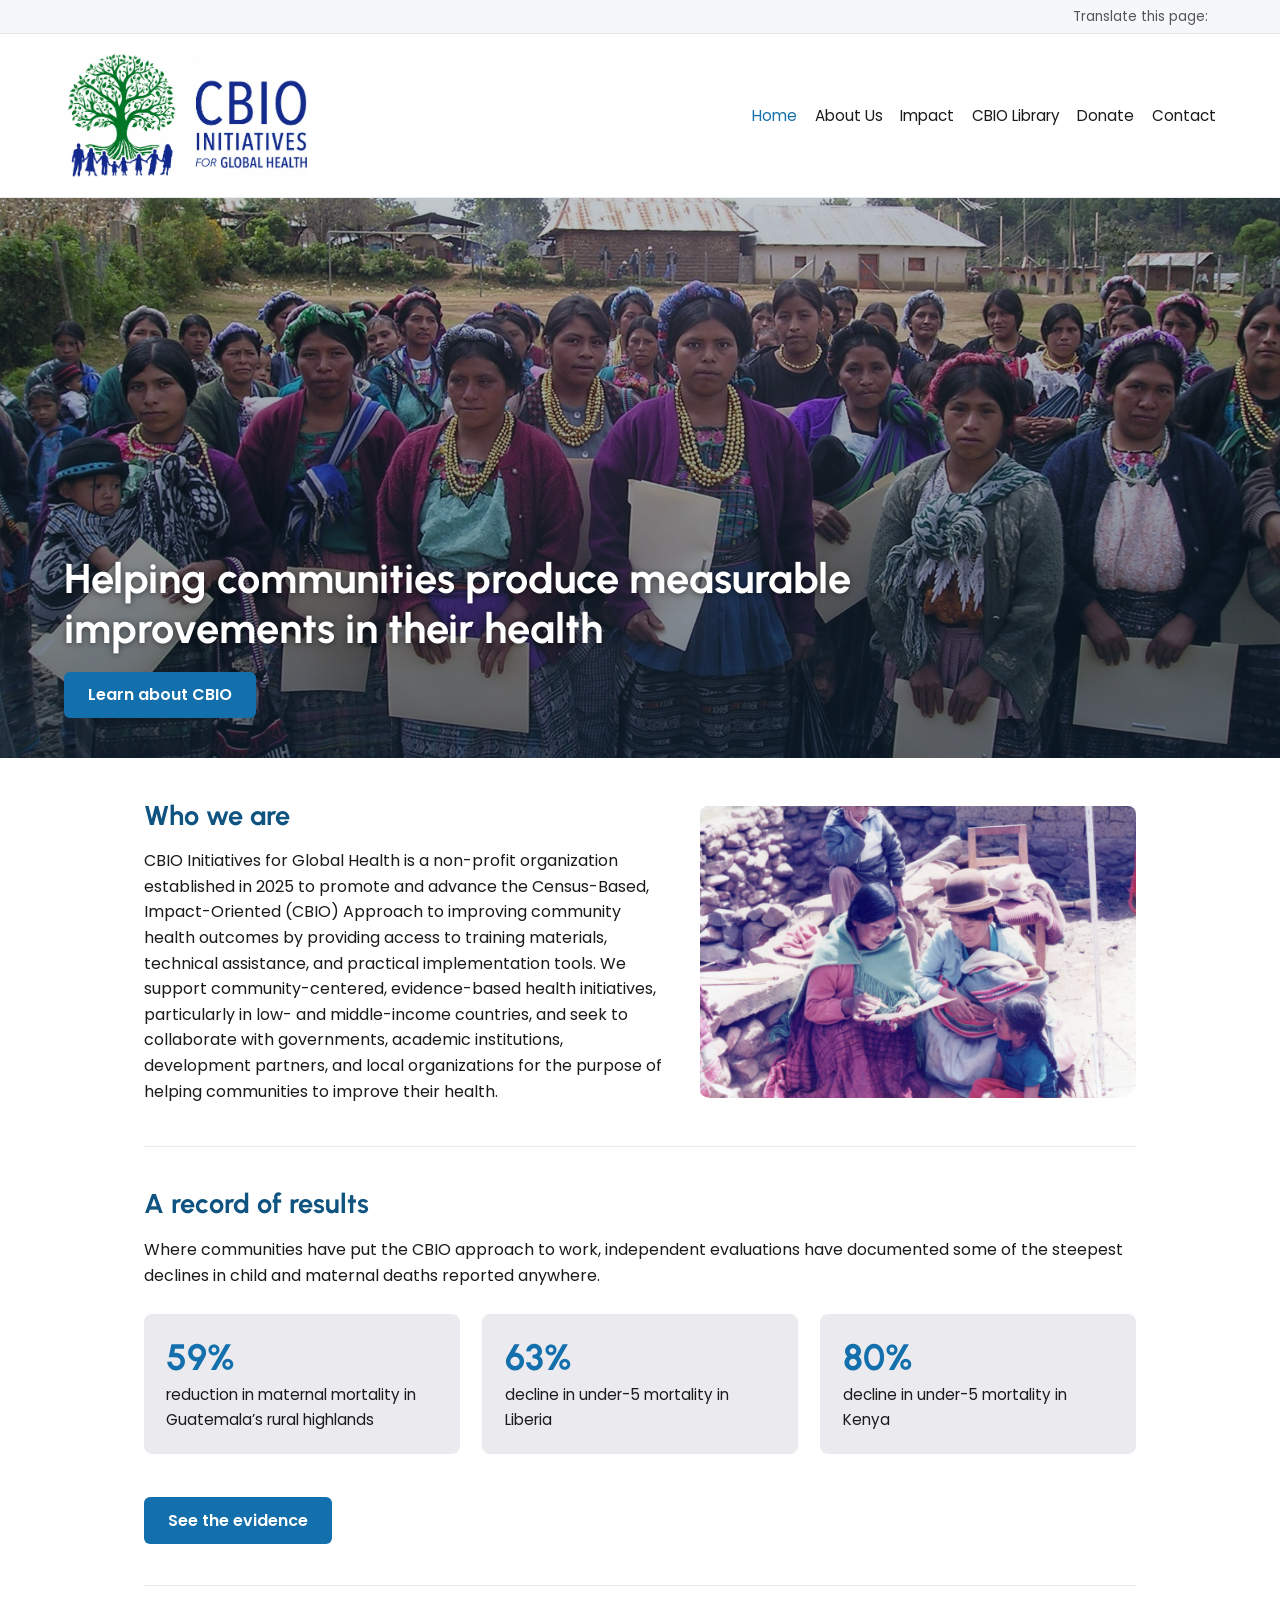
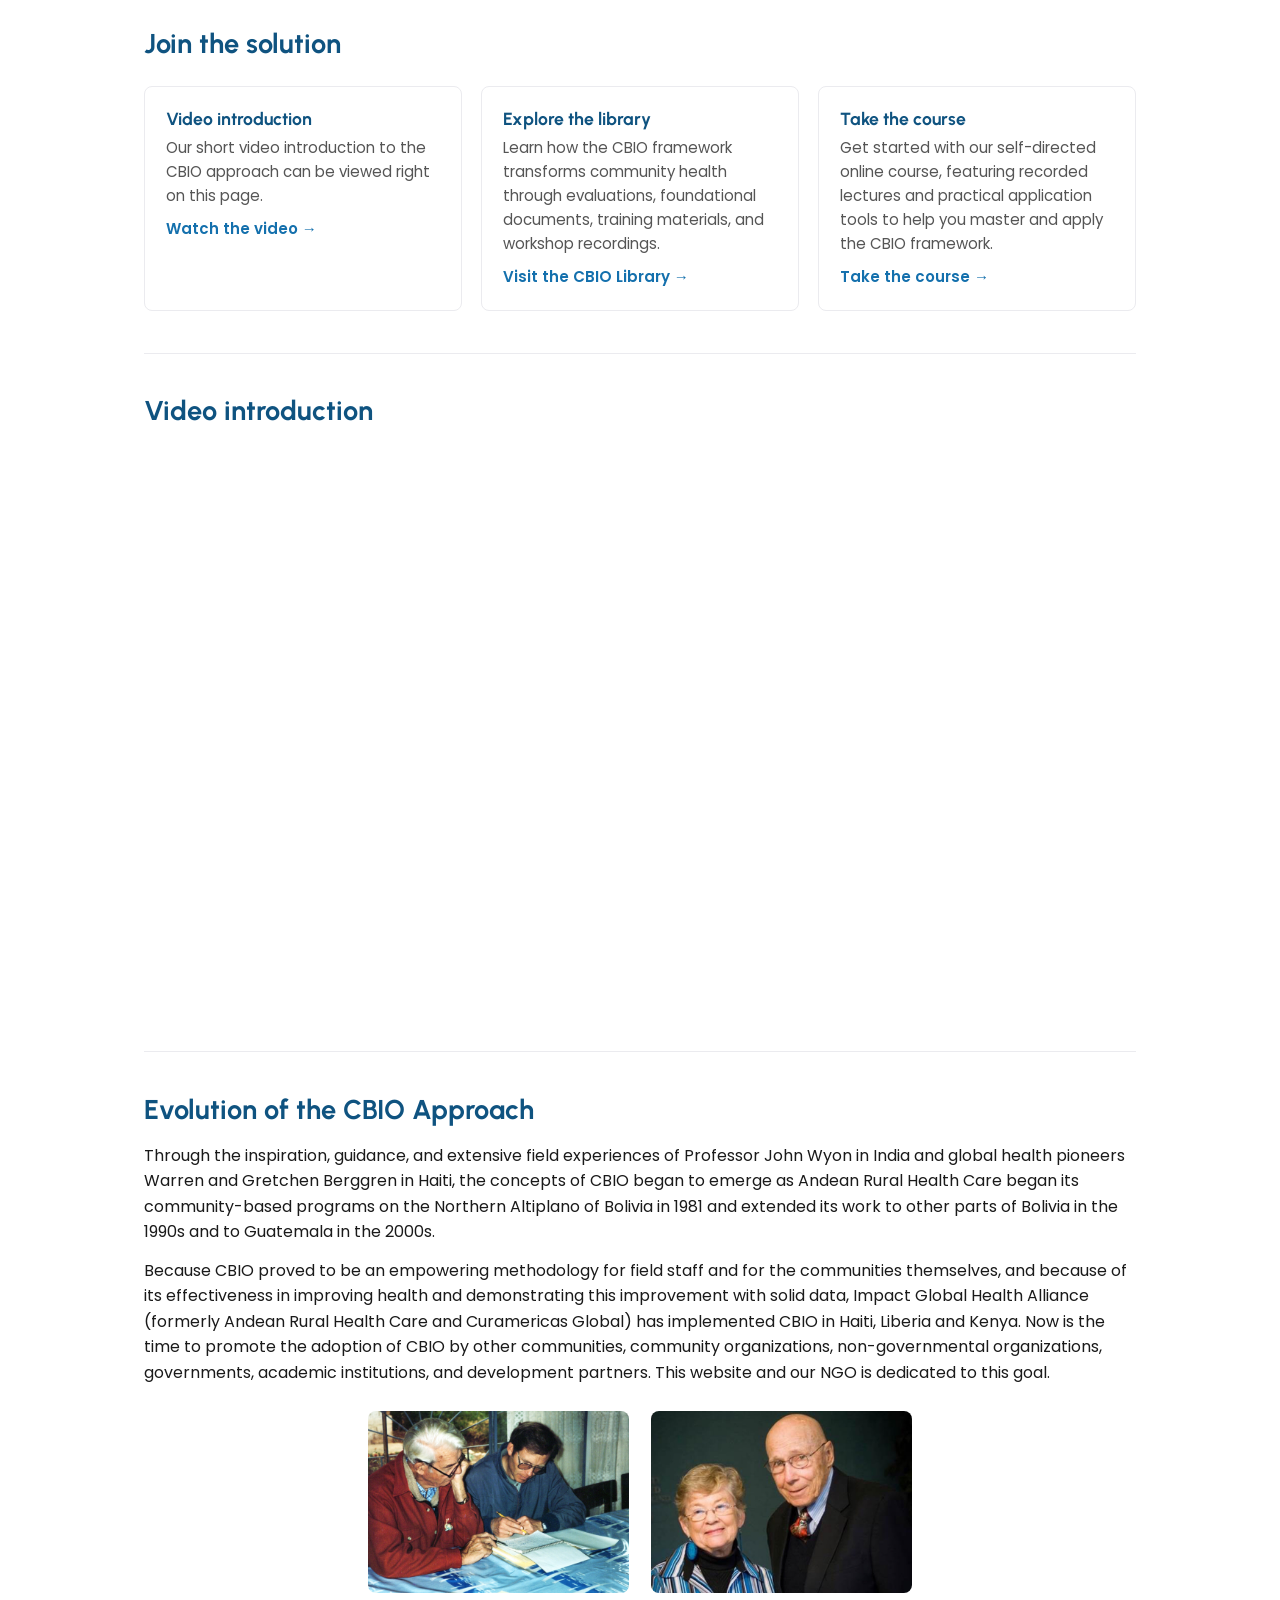
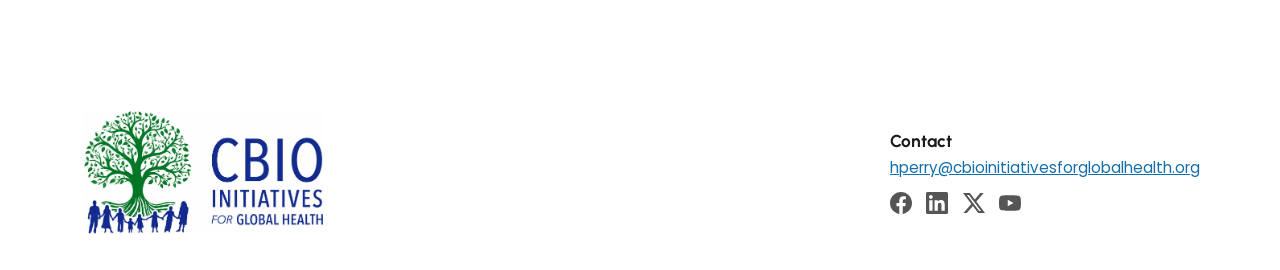
==== commit 1faa8d85: "Add Google Translate pull-down" ====
--- a/index.html
+++ b/index.html
@@ -90,5 +90,6 @@
 </div>
 </div>
 </footer>
+<script src="js/translate.js" defer></script>
 </body>
 </html>
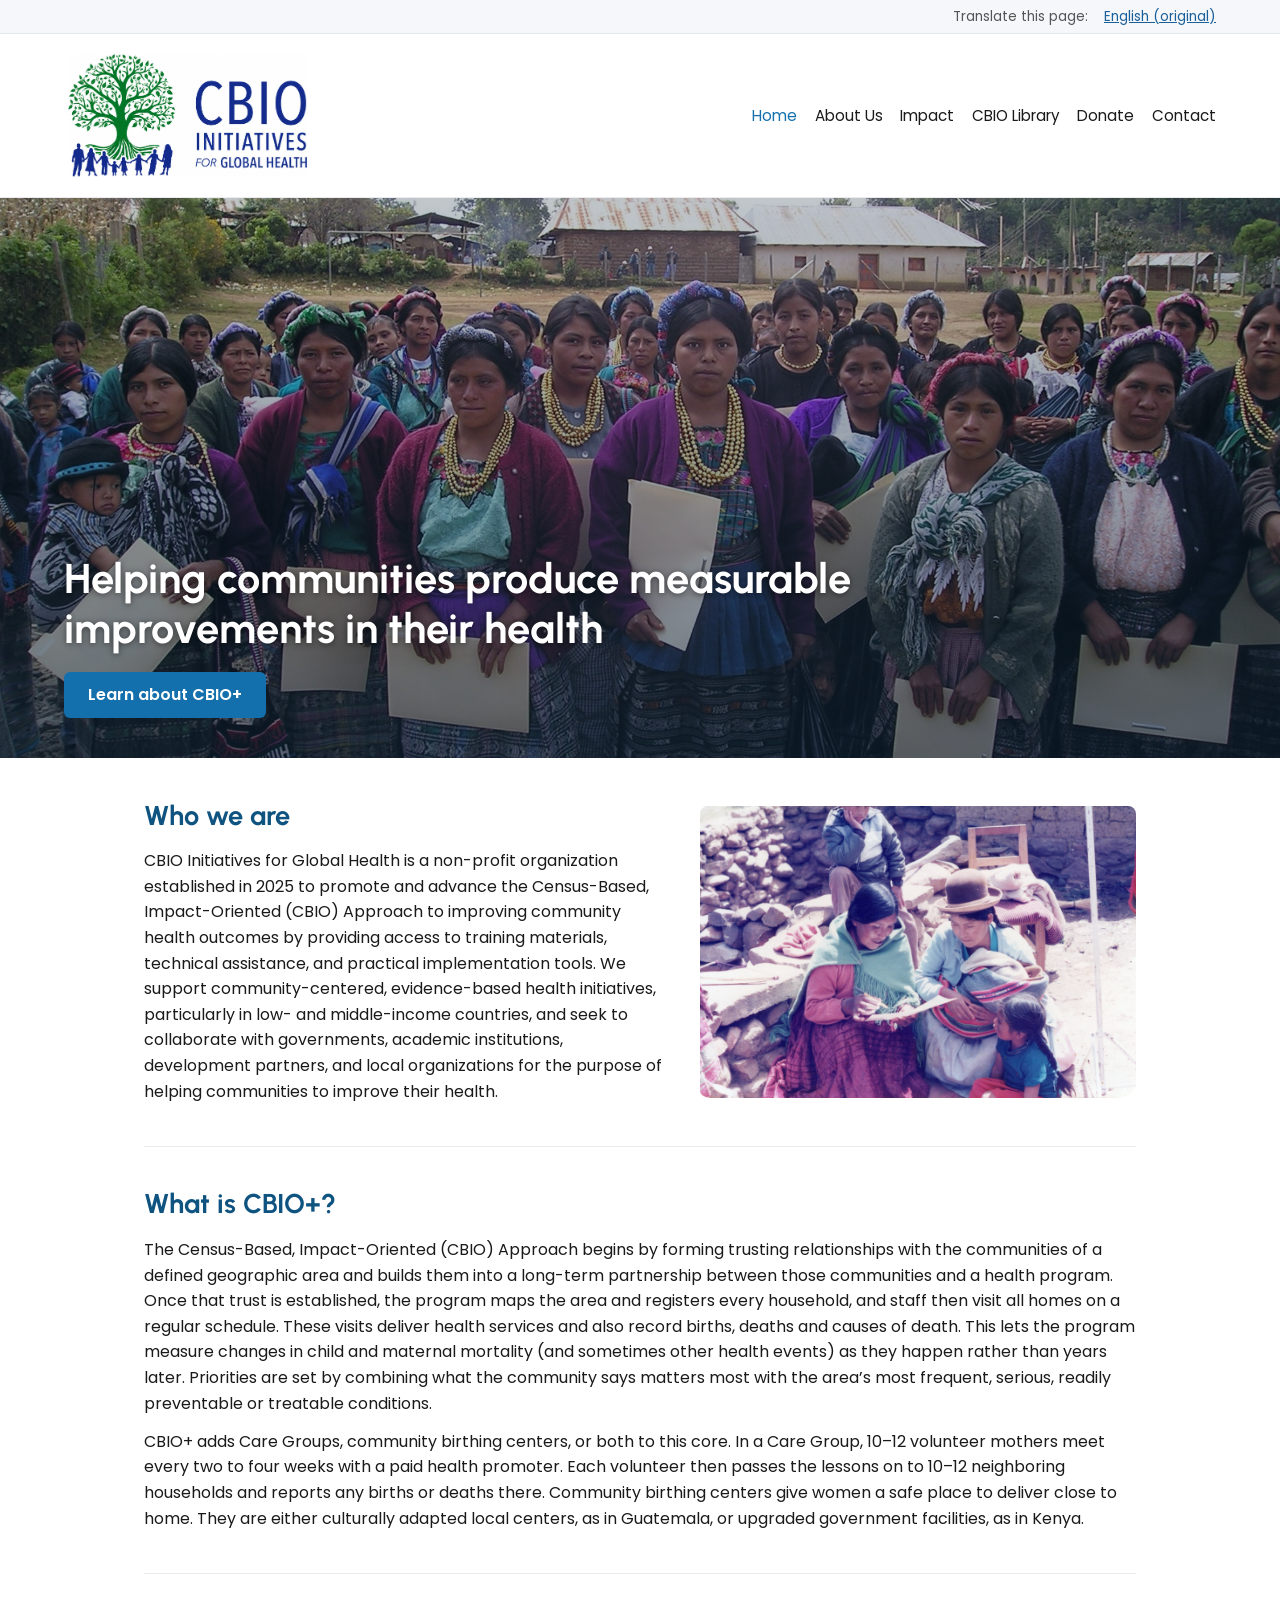
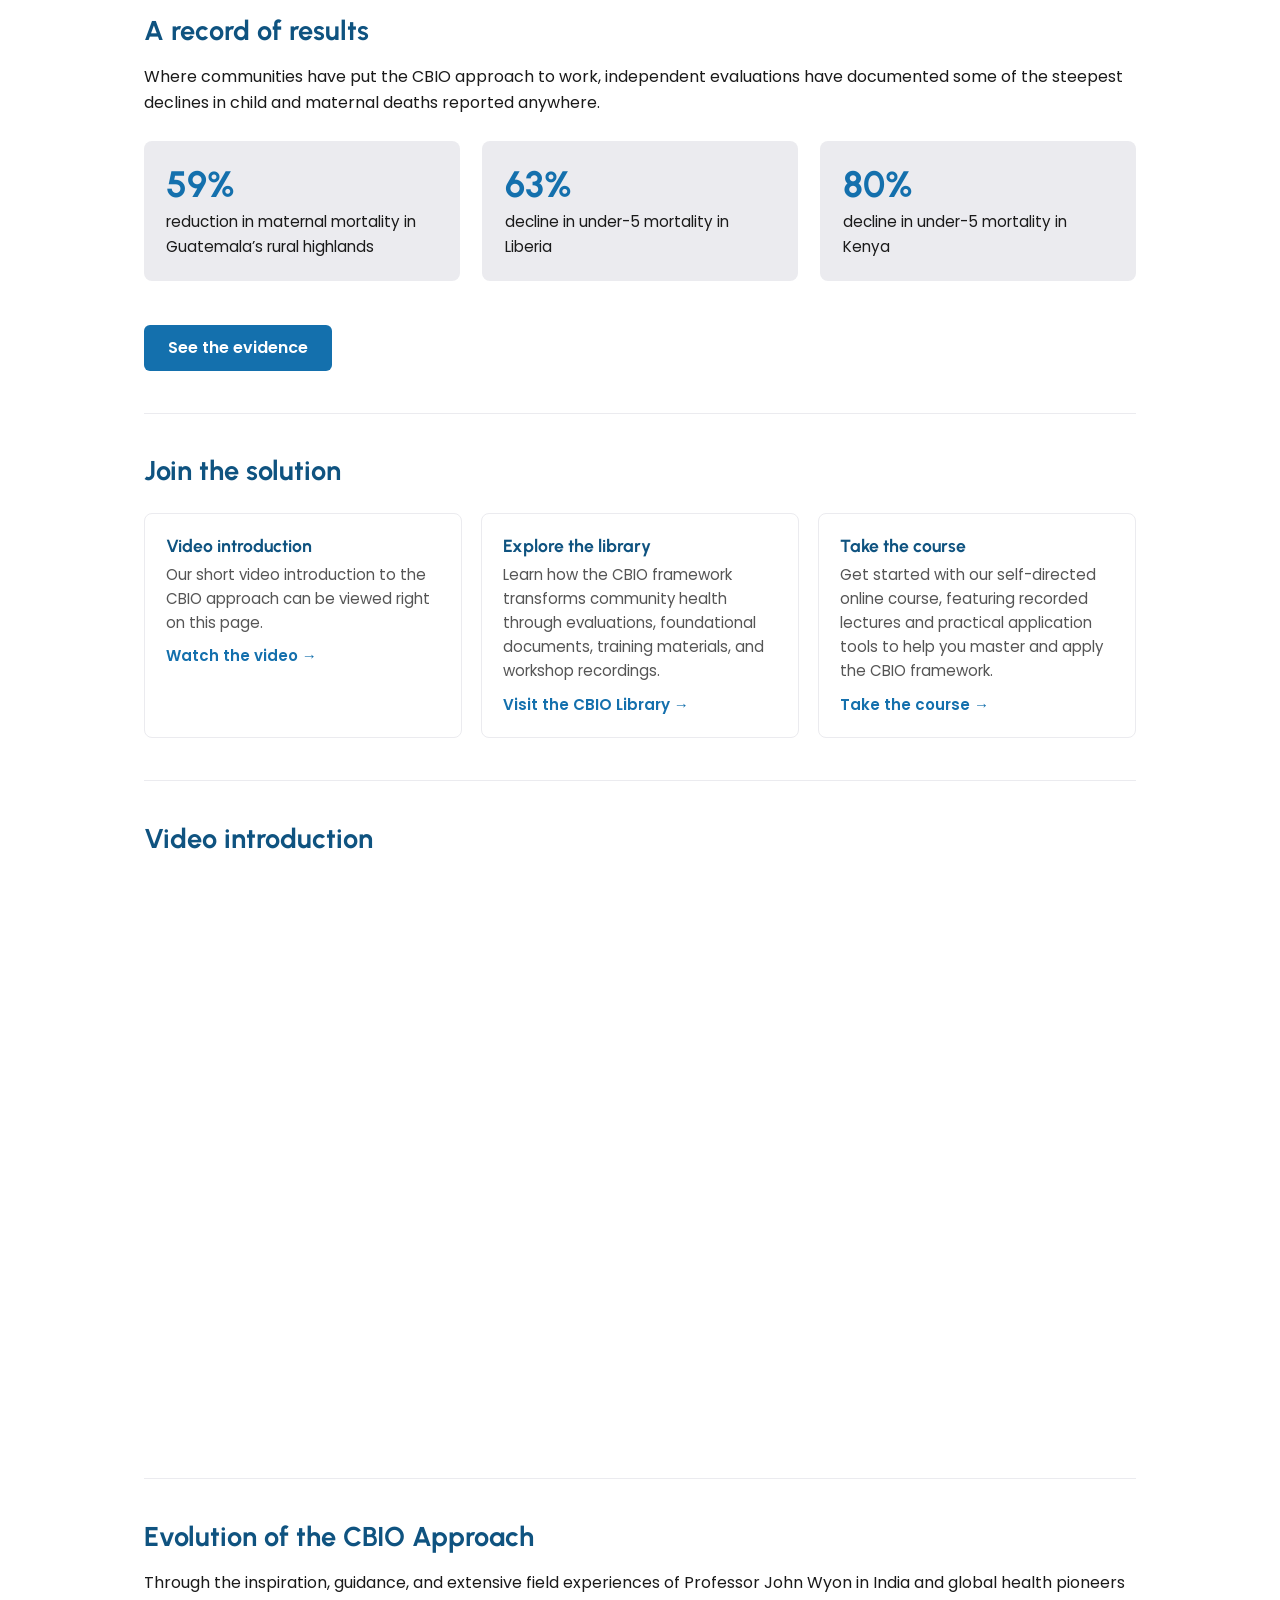
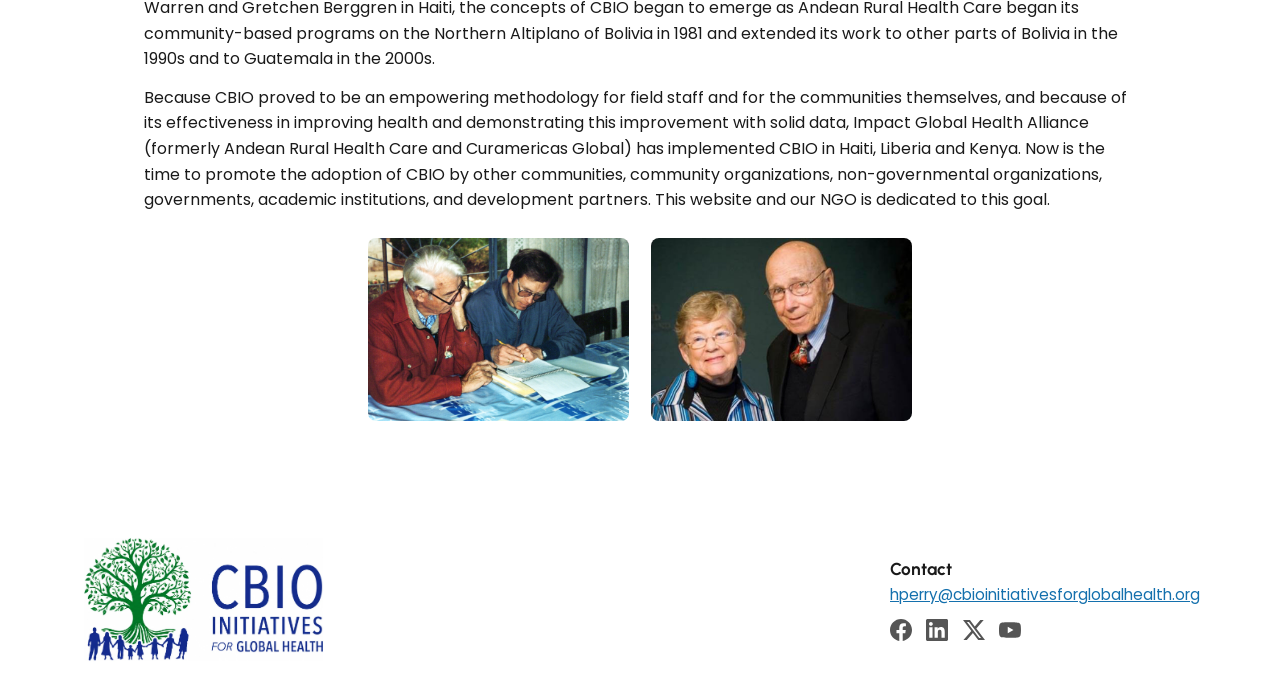
==== commit 635b4b7f: "Home page: add 'What is CBIO+?' section; hero button now 'Learn about CBIO+' linking to video Co-Aut" ====
--- a/index.html
+++ b/index.html
@@ -1,6 +1,15 @@
 <!DOCTYPE html>
 <html lang="en">
 <head>
+<!-- Google tag (gtag.js) -->
+<script async src="https://www.googletagmanager.com/gtag/js?id=G-GVMD0K261C"></script>
+<script>
+  window.dataLayer = window.dataLayer || [];
+  function gtag(){dataLayer.push(arguments);}
+  gtag('js', new Date());
+
+  gtag('config', 'G-GVMD0K261C');
+</script>
 <meta charset="utf-8">
 <meta name="viewport" content="width=device-width,initial-scale=1">
 <title>CBIO Initiatives for Global Health</title>
@@ -24,7 +33,7 @@
 <img src="images/007%20Calhuitz%20Volunteers.JPG" alt="Community health volunteers in Calhuitz, Guatemala, holding their training folders" fetchpriority="high">
 <div class="overlay">
 <h1>Helping communities produce measurable improvements in their health</h1>
-<a class="btn" href="about-us.html">Learn about CBIO</a>
+<a class="btn" href="#video">Learn about CBIO+</a>
 </div>
 </div>
 
@@ -35,6 +44,12 @@
 <p>CBIO Initiatives for Global Health is a non-profit organization established in 2025 to promote and advance the Census-Based, Impact-Oriented (CBIO) Approach to improving community health outcomes by providing access to training materials, technical assistance, and practical implementation tools. We support community-centered, evidence-based health initiatives, particularly in low- and middle-income countries, and seek to collaborate with governments, academic institutions, development partners, and local organizations for the purpose of helping communities to improve their health.</p>
 </div>
 <img src="images/img20250707_21124960.jpg" alt="Community health work in the field" loading="lazy">
+</section>
+
+<section>
+<h2>What is CBIO+?</h2>
+<p>The Census-Based, Impact-Oriented (CBIO) Approach begins by forming trusting relationships with the communities of a defined geographic area and builds them into a long-term partnership between those communities and a health program. Once that trust is established, the program maps the area and registers every household, and staff then visit all homes on a regular schedule. These visits deliver health services and also record births, deaths and causes of death. This lets the program measure changes in child and maternal mortality (and sometimes other health events) as they happen rather than years later. Priorities are set by combining what the community says matters most with the area&rsquo;s most frequent, serious, readily preventable or treatable conditions.</p>
+<p>CBIO+ adds Care Groups, community birthing centers, or both to this core. In a Care Group, 10&ndash;12 volunteer mothers meet every two to four weeks with a paid health promoter. Each volunteer then passes the lessons on to 10&ndash;12 neighboring households and reports any births or deaths there. Community birthing centers give women a safe place to deliver close to home. They are either culturally adapted local centers, as in Guatemala, or upgraded government facilities, as in Kenya.</p>
 </section>
 
 <section>
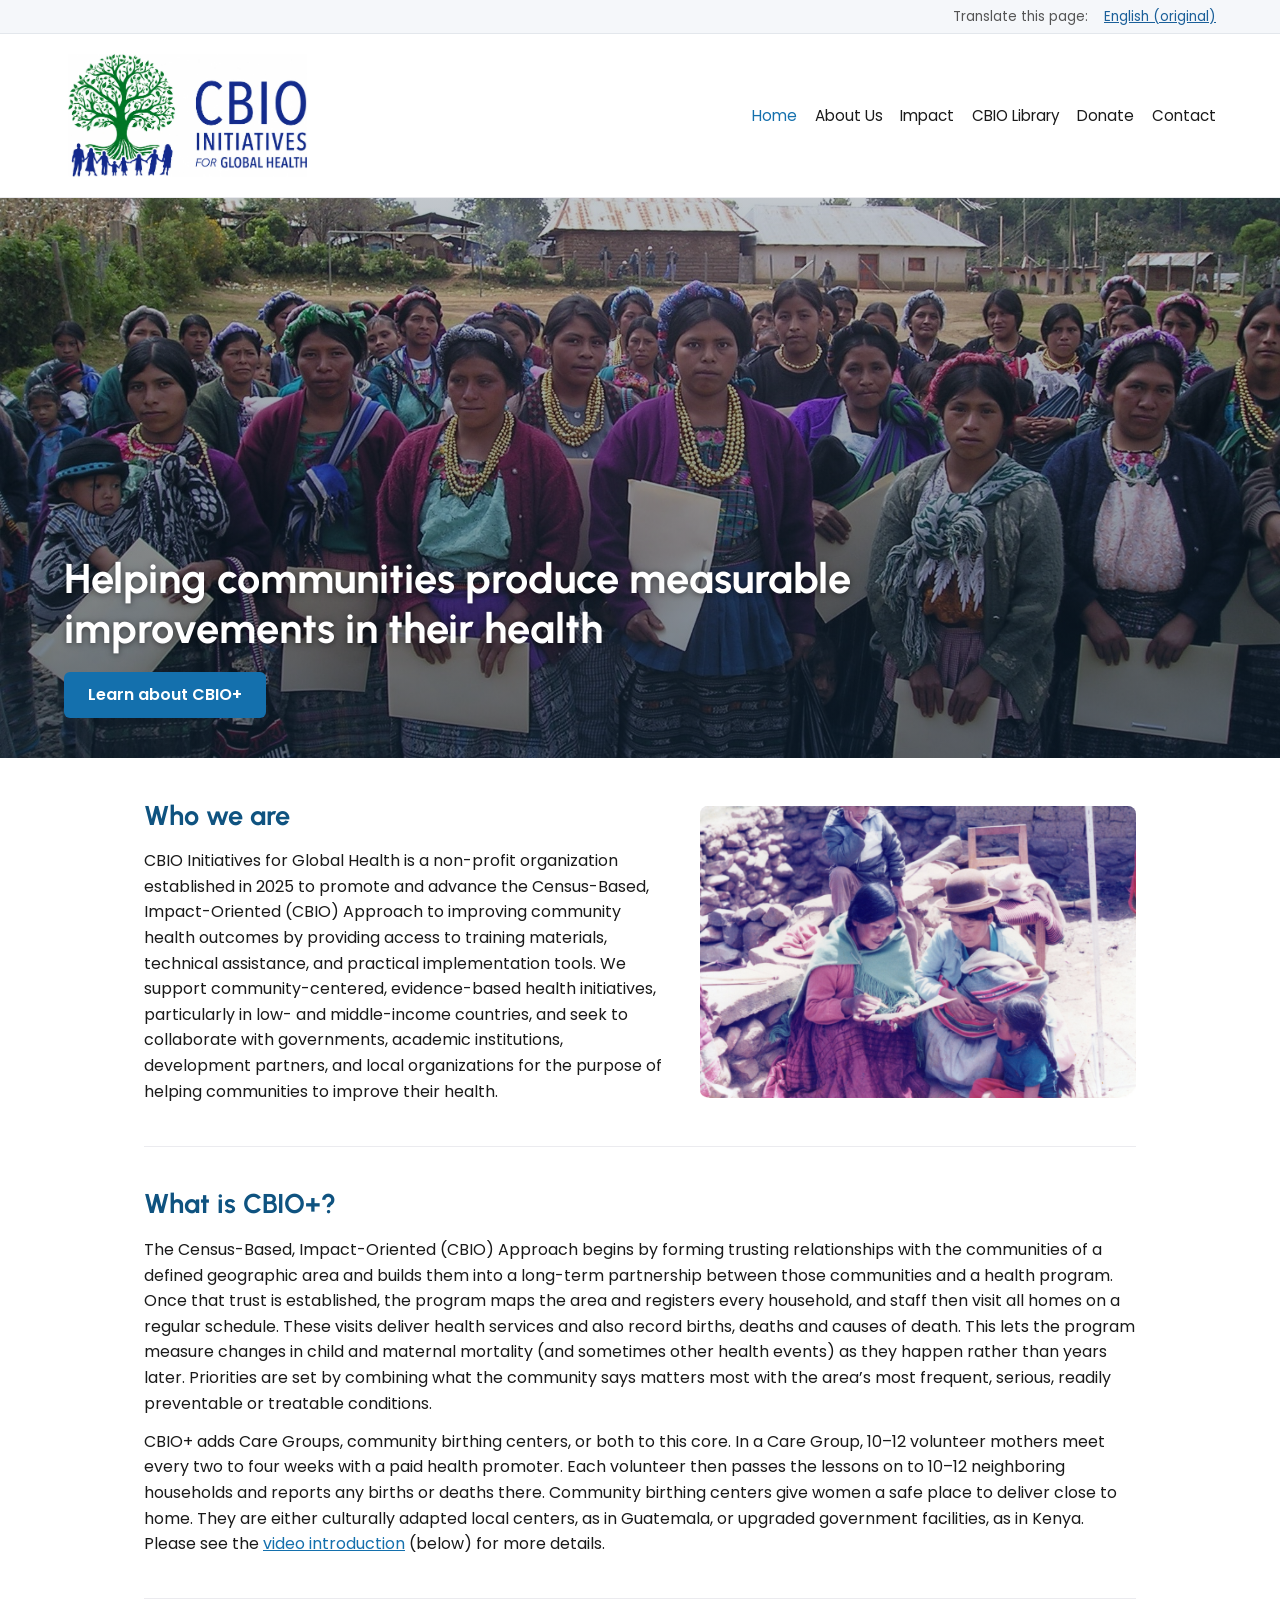
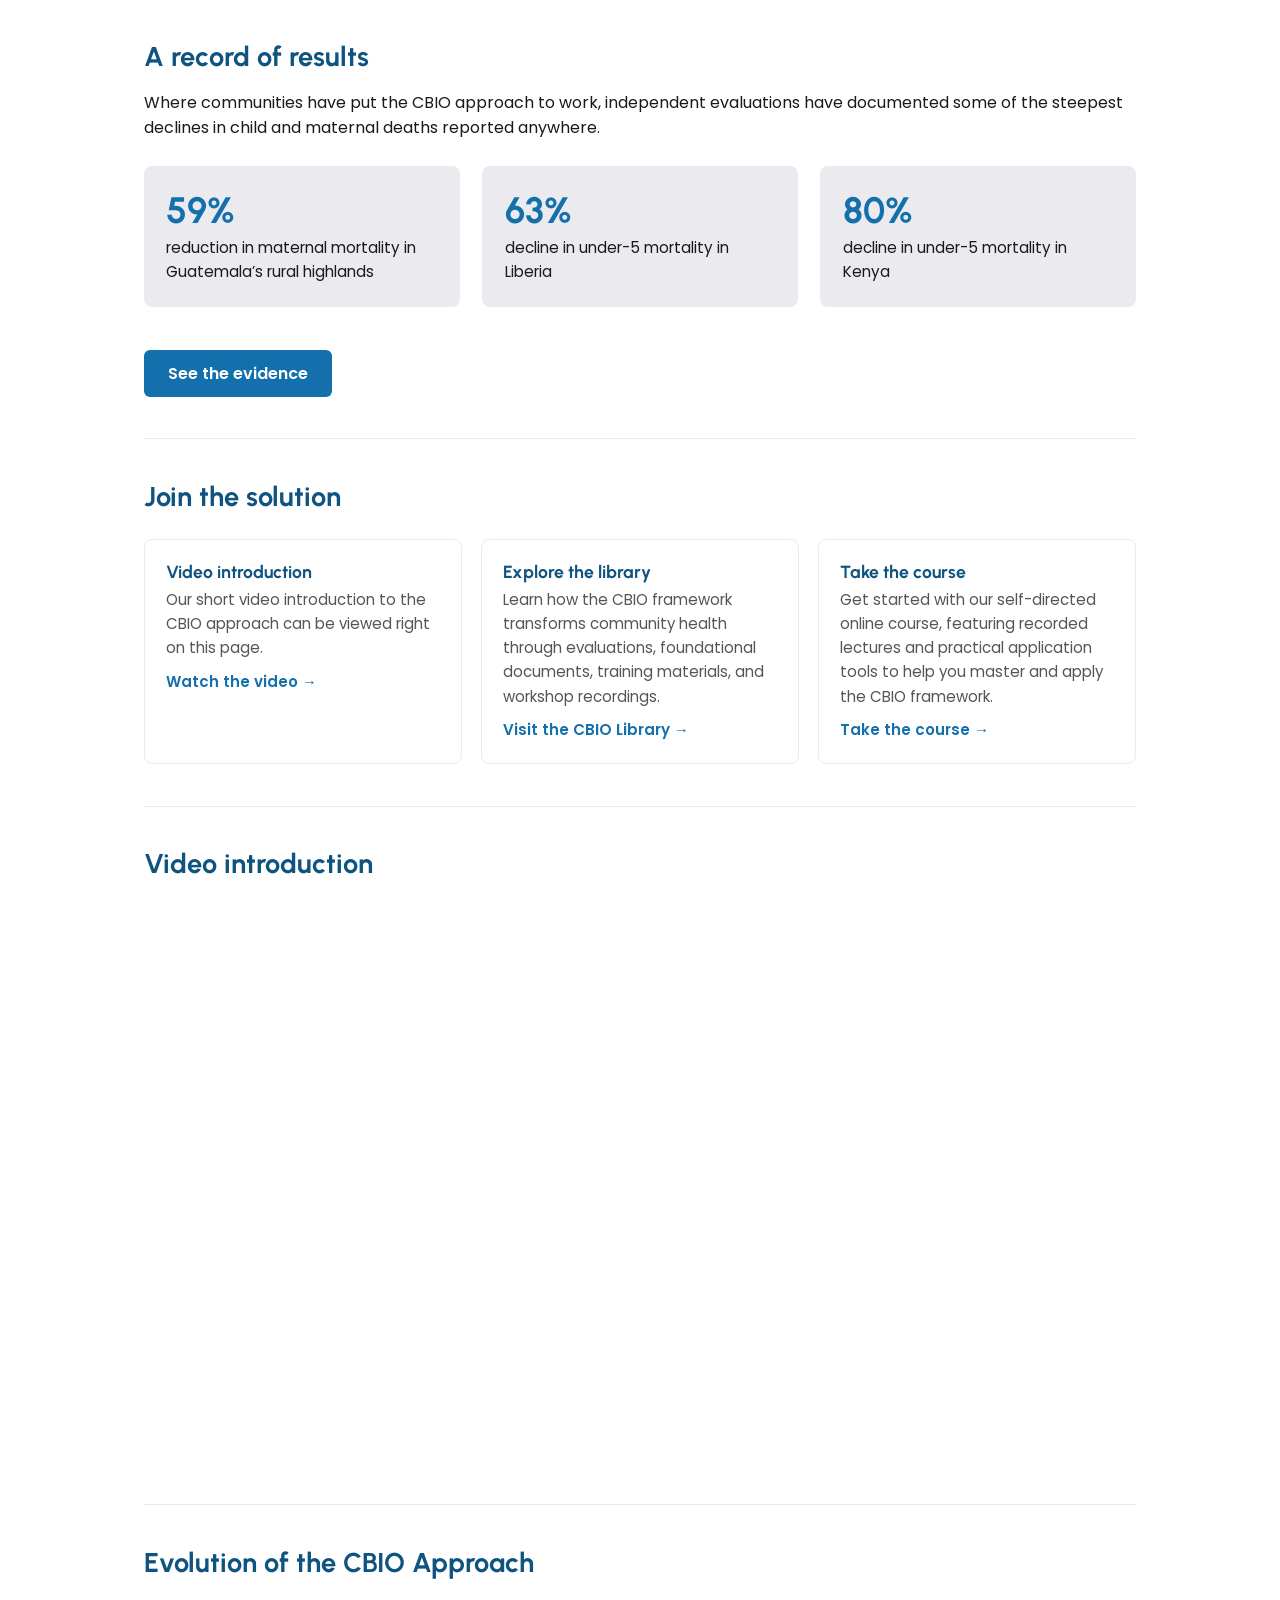
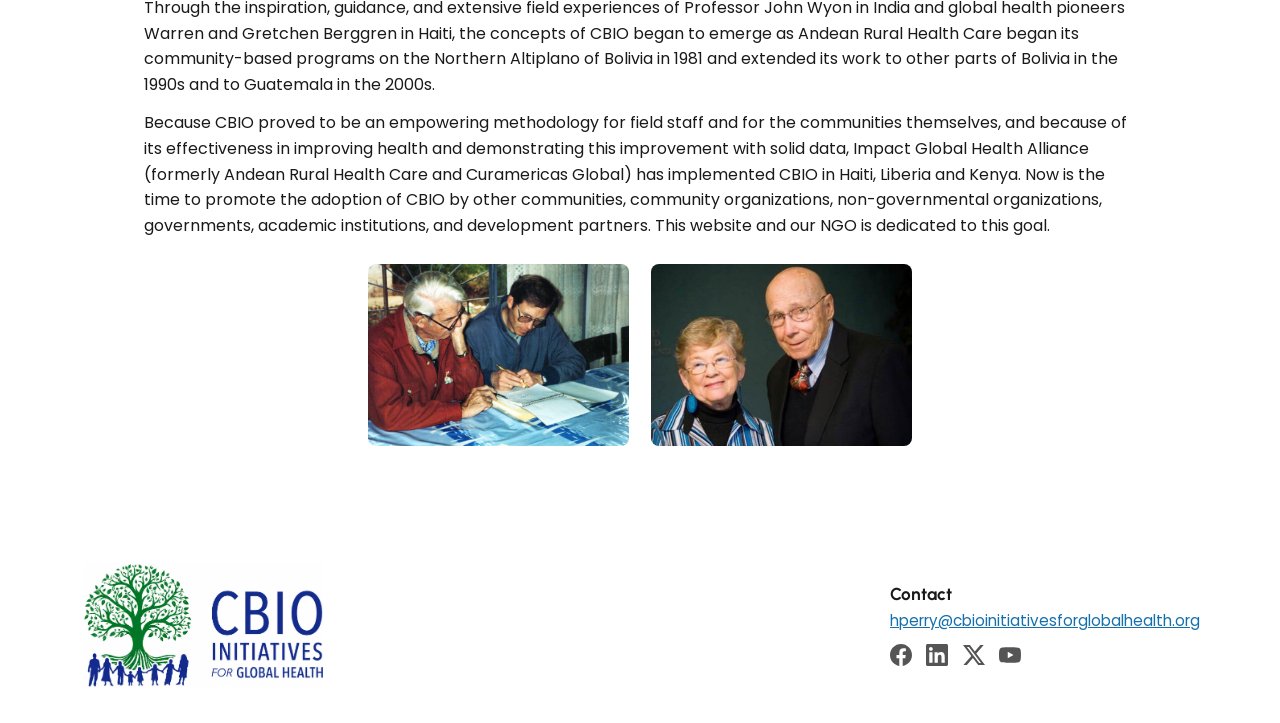
==== commit b684be2f: "Home page: link to video introduction at end of 'What is CBIO+?' Co-Authored-By: Claude Opus 5.5 <no" ====
--- a/index.html
+++ b/index.html
@@ -49,7 +49,7 @@
 <section>
 <h2>What is CBIO+?</h2>
 <p>The Census-Based, Impact-Oriented (CBIO) Approach begins by forming trusting relationships with the communities of a defined geographic area and builds them into a long-term partnership between those communities and a health program. Once that trust is established, the program maps the area and registers every household, and staff then visit all homes on a regular schedule. These visits deliver health services and also record births, deaths and causes of death. This lets the program measure changes in child and maternal mortality (and sometimes other health events) as they happen rather than years later. Priorities are set by combining what the community says matters most with the area&rsquo;s most frequent, serious, readily preventable or treatable conditions.</p>
-<p>CBIO+ adds Care Groups, community birthing centers, or both to this core. In a Care Group, 10&ndash;12 volunteer mothers meet every two to four weeks with a paid health promoter. Each volunteer then passes the lessons on to 10&ndash;12 neighboring households and reports any births or deaths there. Community birthing centers give women a safe place to deliver close to home. They are either culturally adapted local centers, as in Guatemala, or upgraded government facilities, as in Kenya.</p>
+<p>CBIO+ adds Care Groups, community birthing centers, or both to this core. In a Care Group, 10&ndash;12 volunteer mothers meet every two to four weeks with a paid health promoter. Each volunteer then passes the lessons on to 10&ndash;12 neighboring households and reports any births or deaths there. Community birthing centers give women a safe place to deliver close to home. They are either culturally adapted local centers, as in Guatemala, or upgraded government facilities, as in Kenya. Please see the <a href="#video">video introduction</a> (below) for more details.</p>
 </section>
 
 <section>
